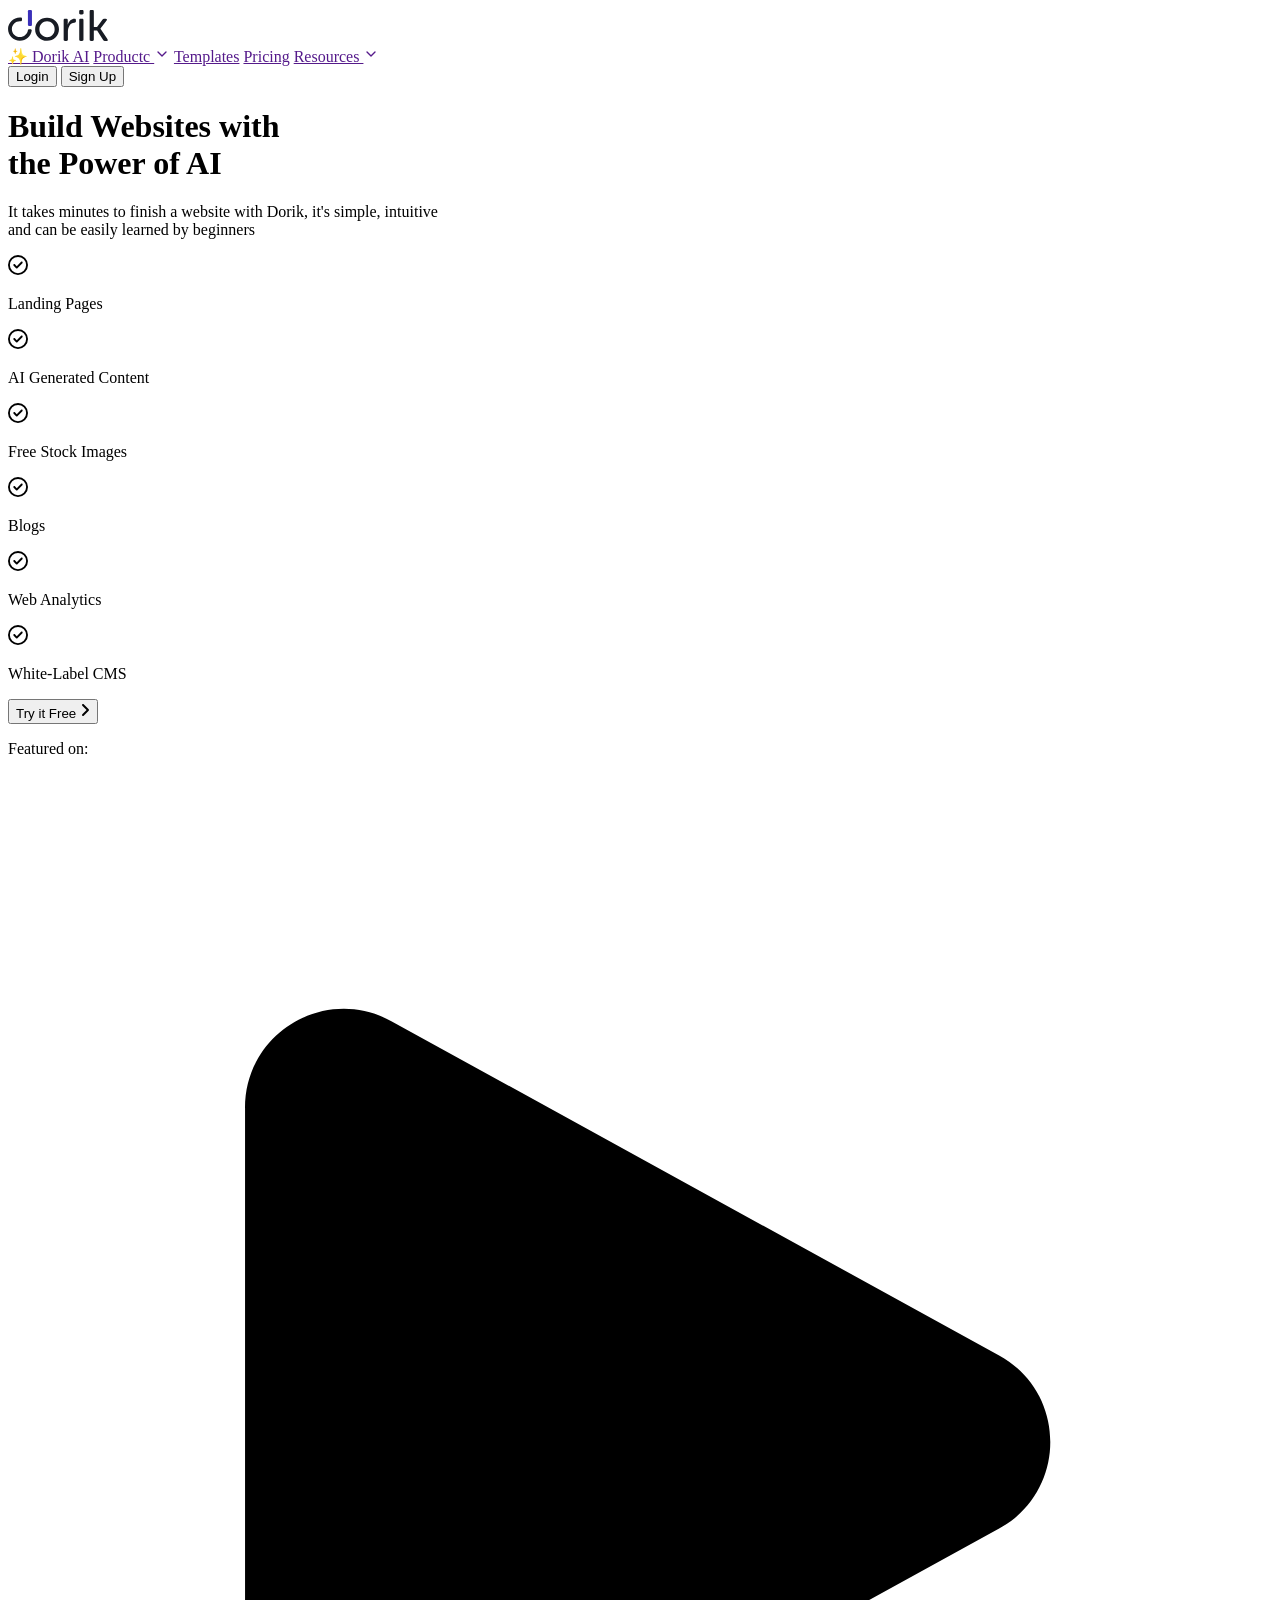
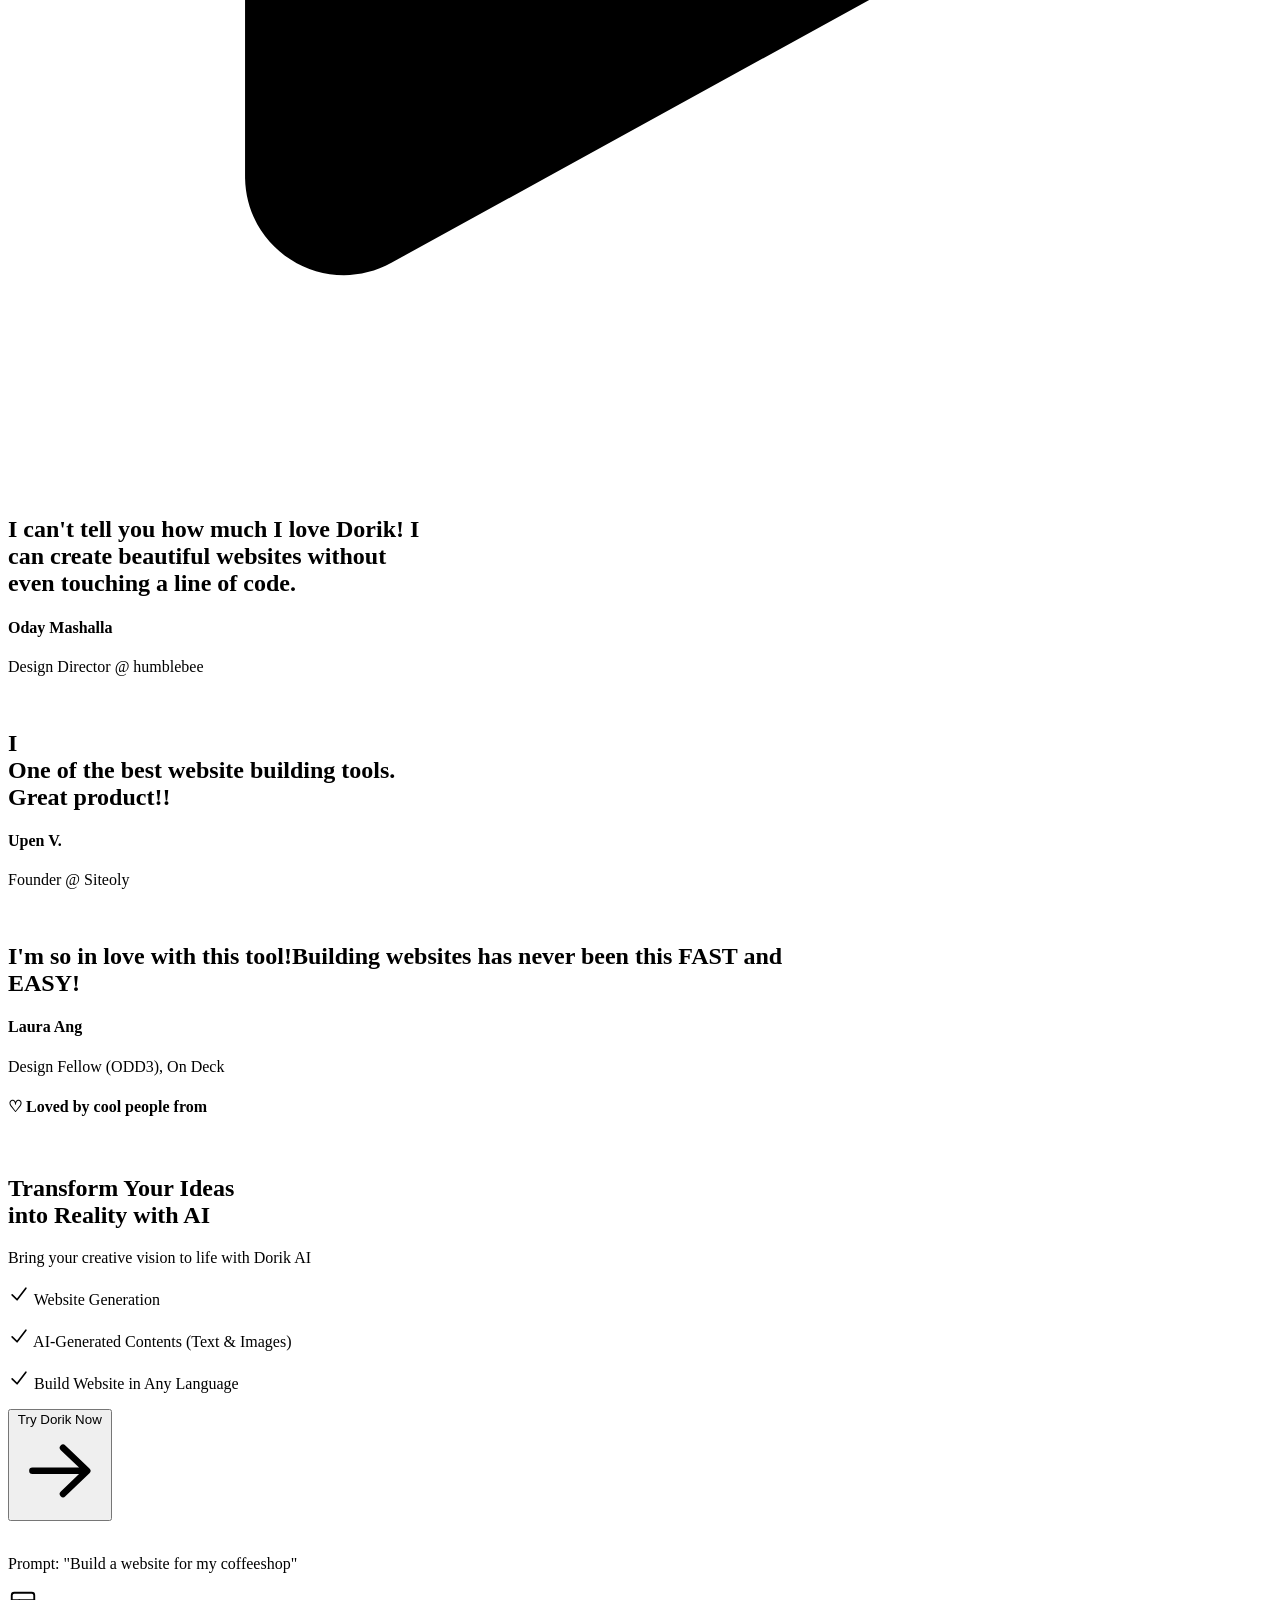
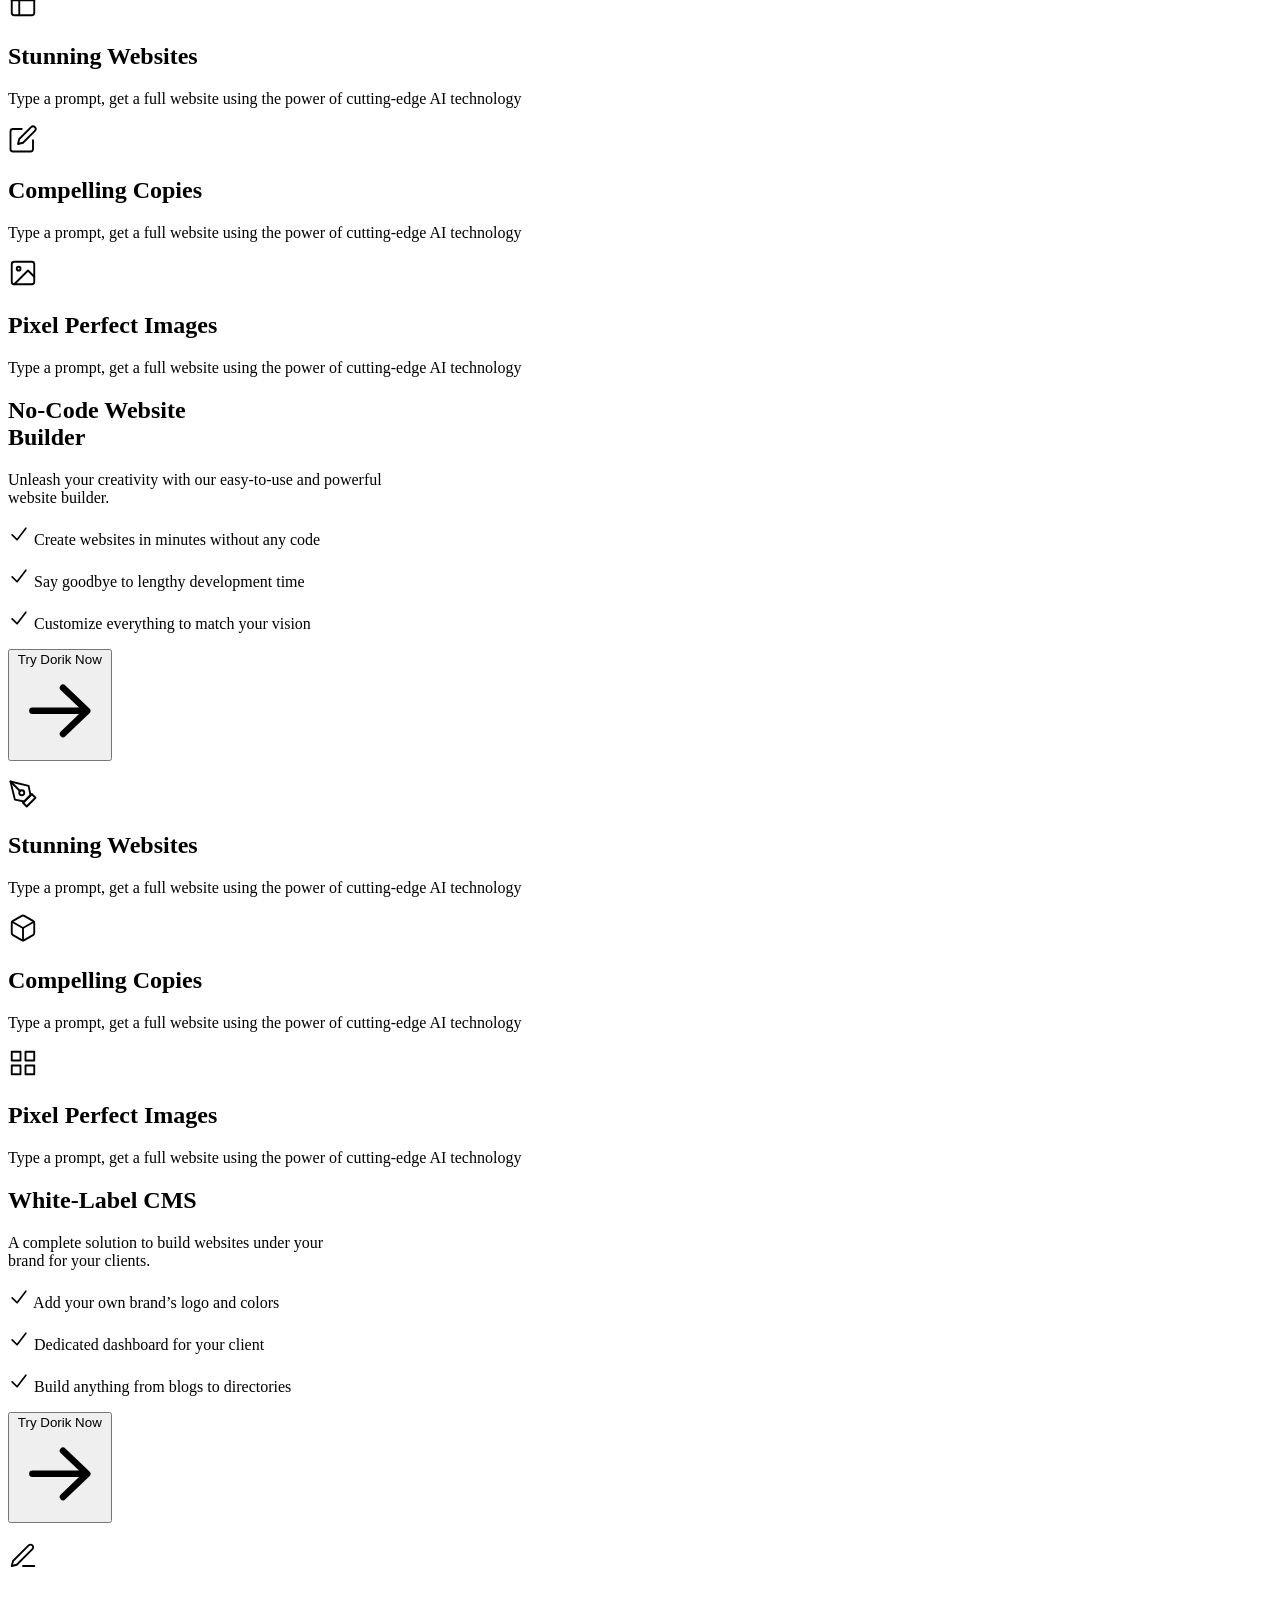
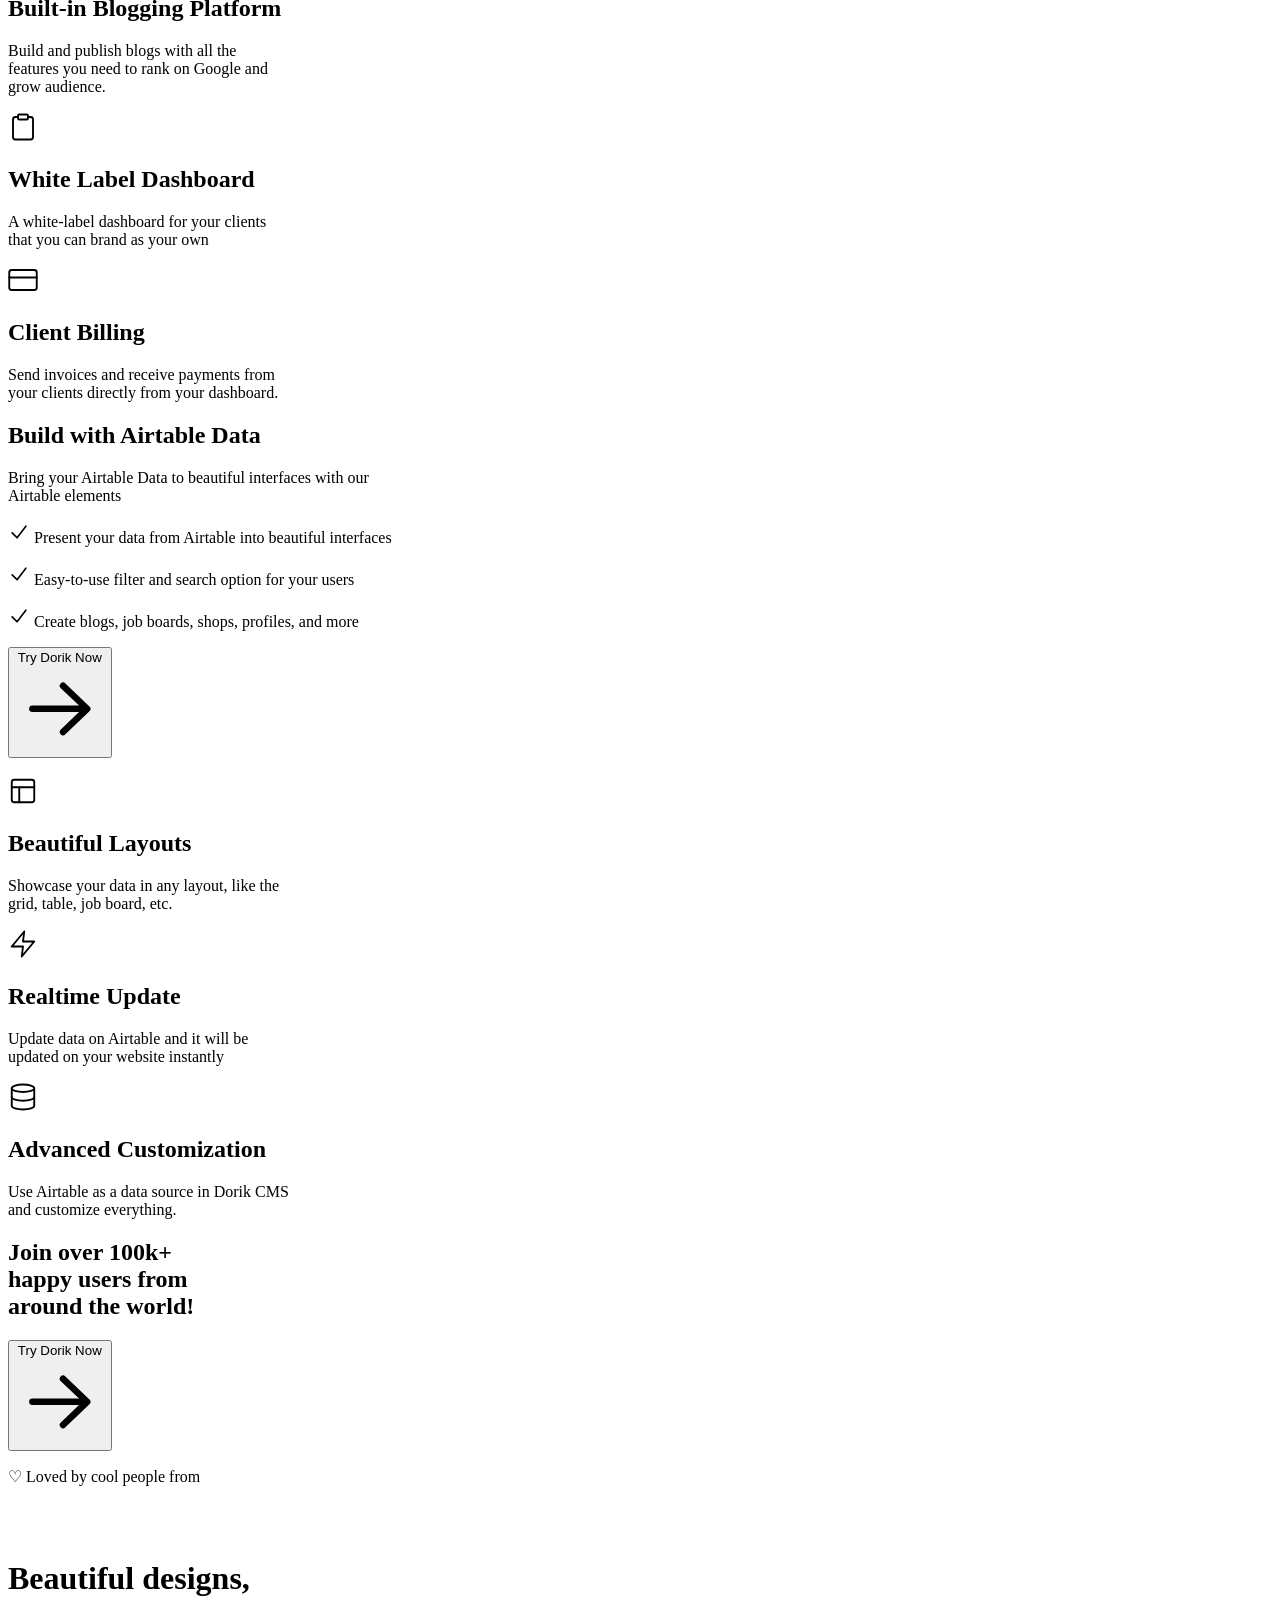
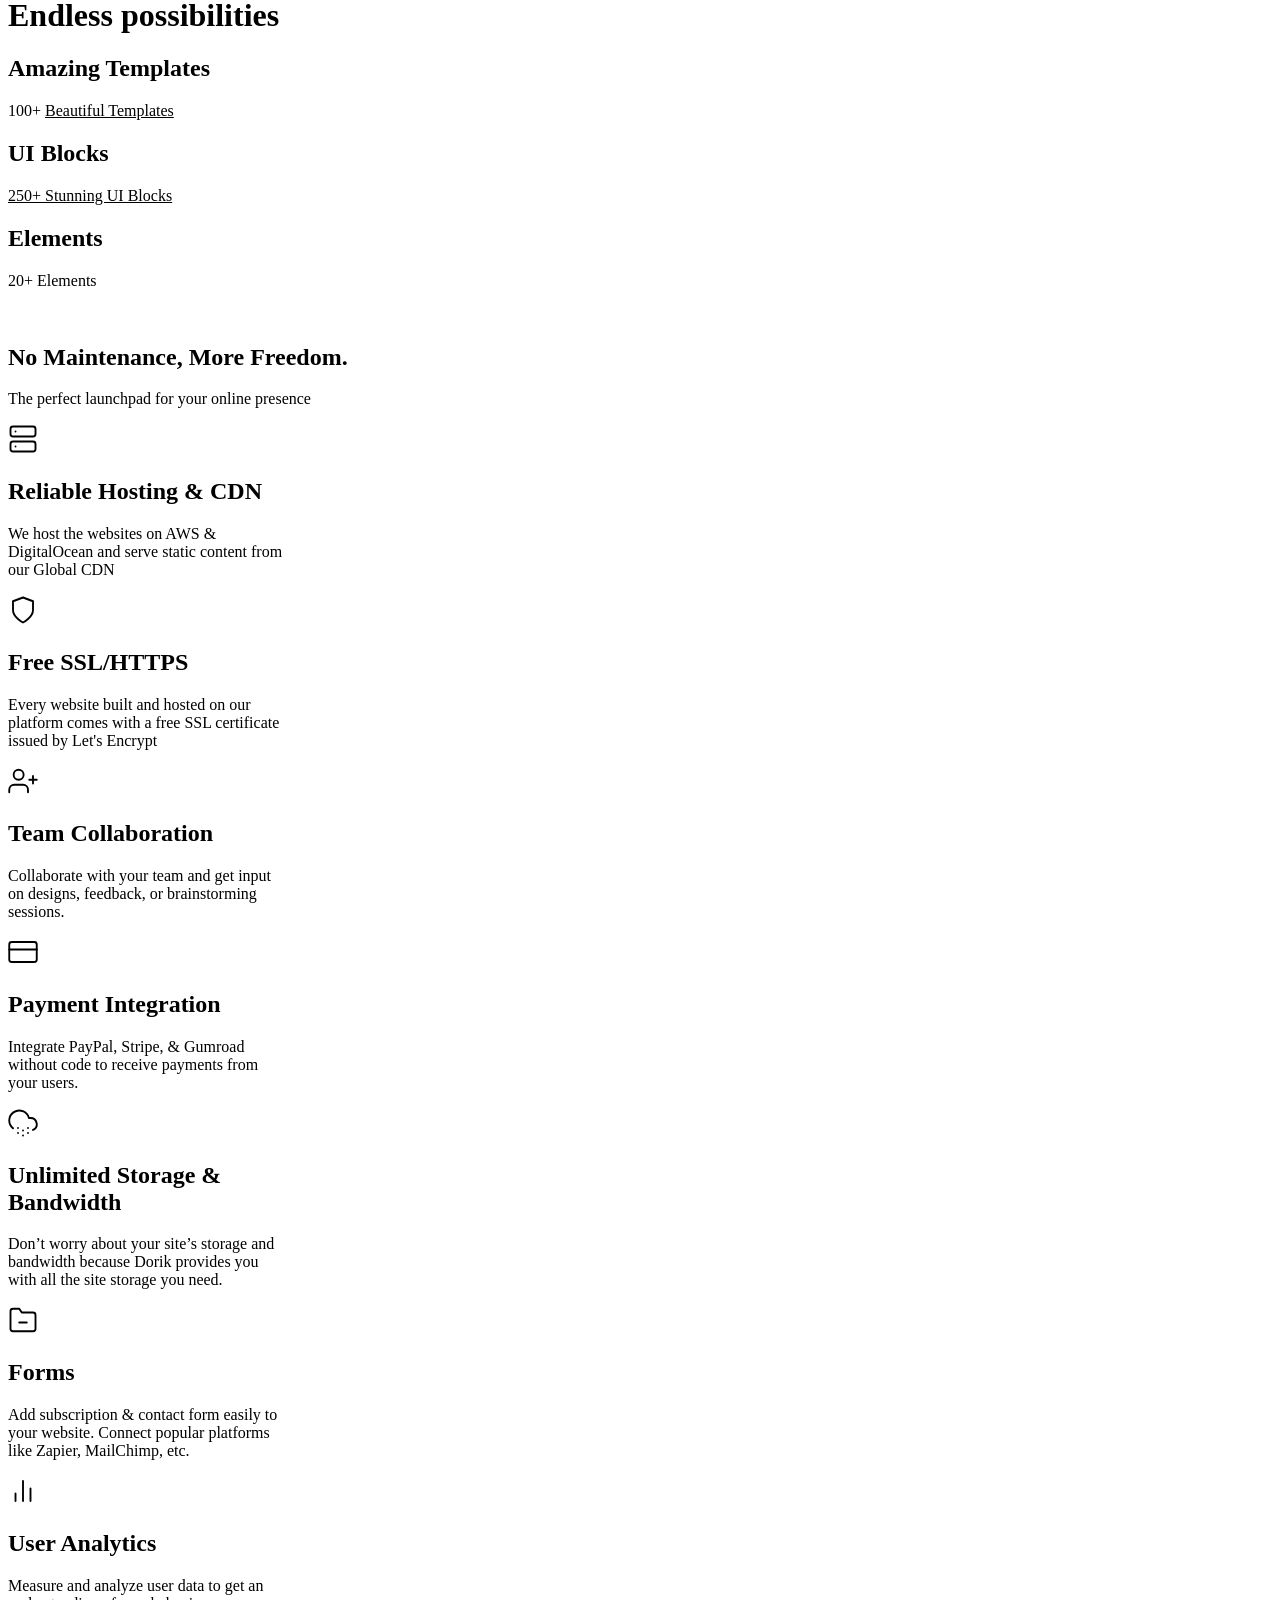
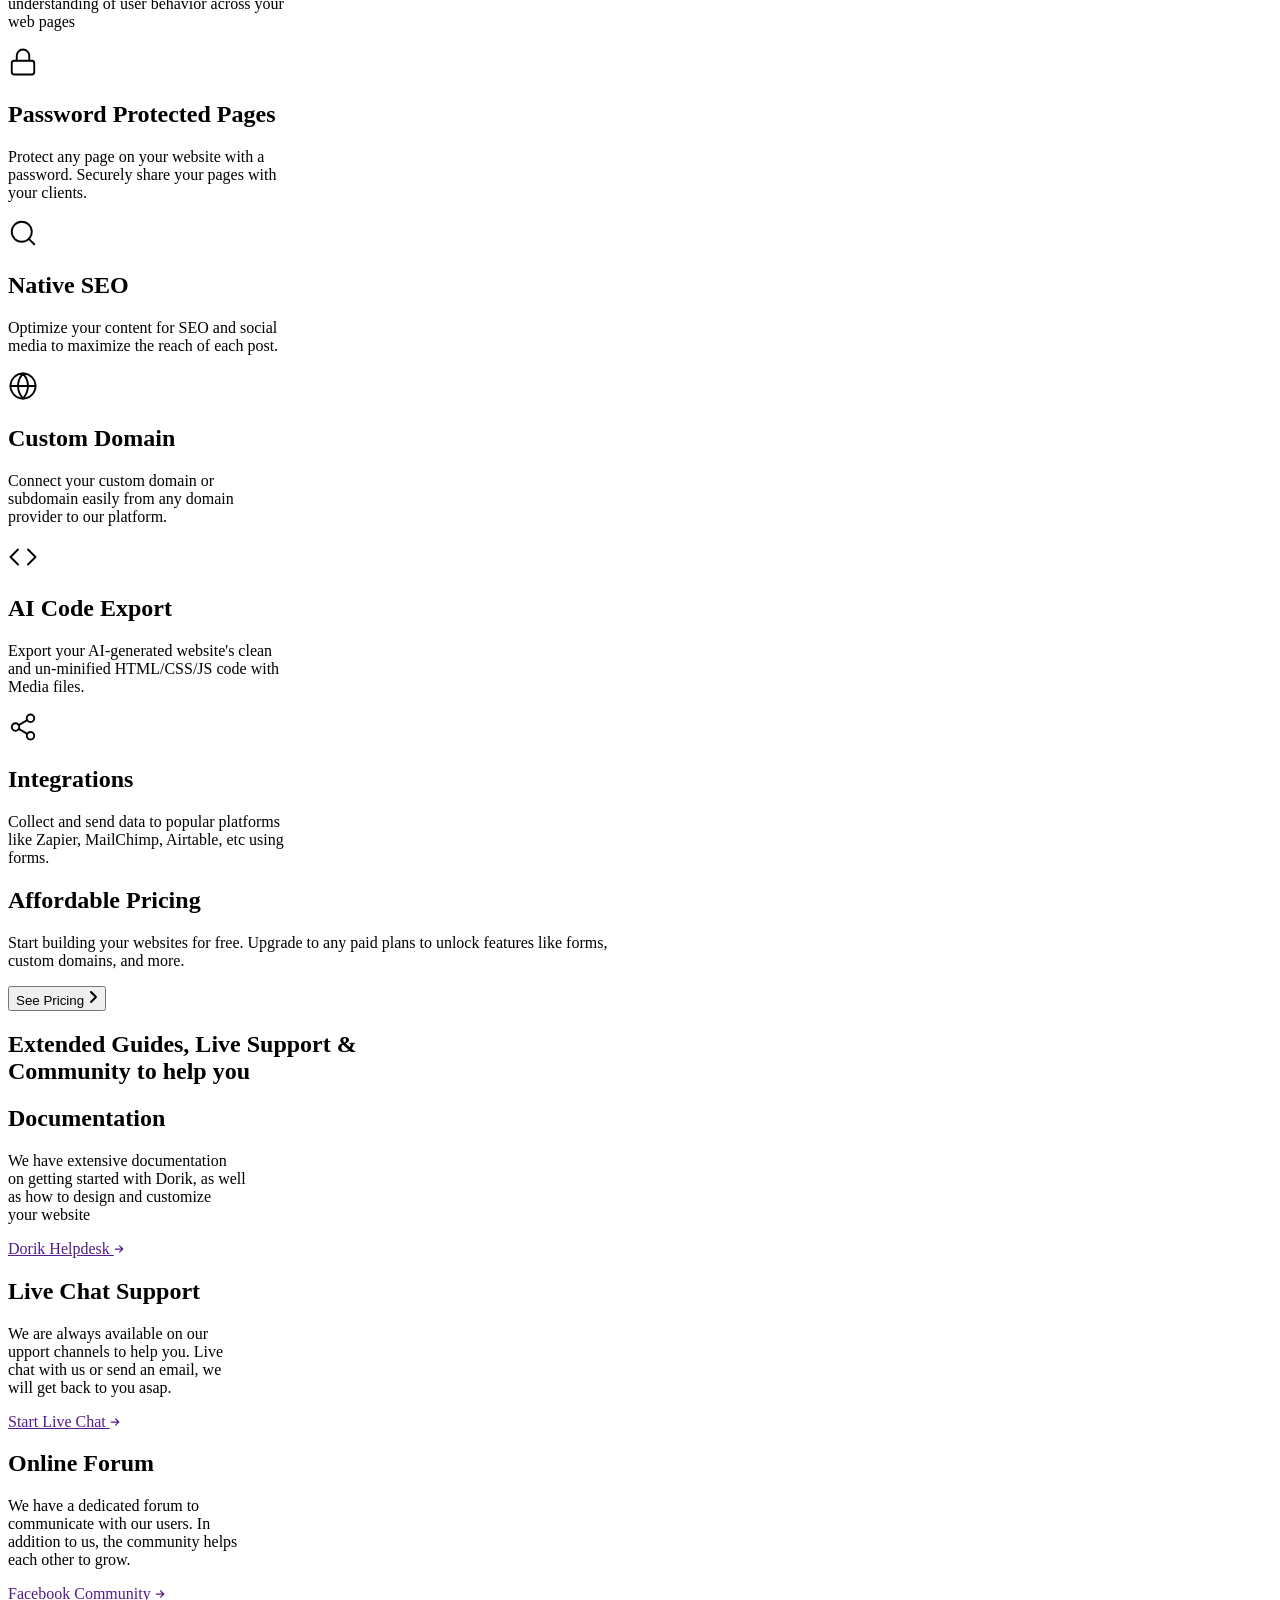
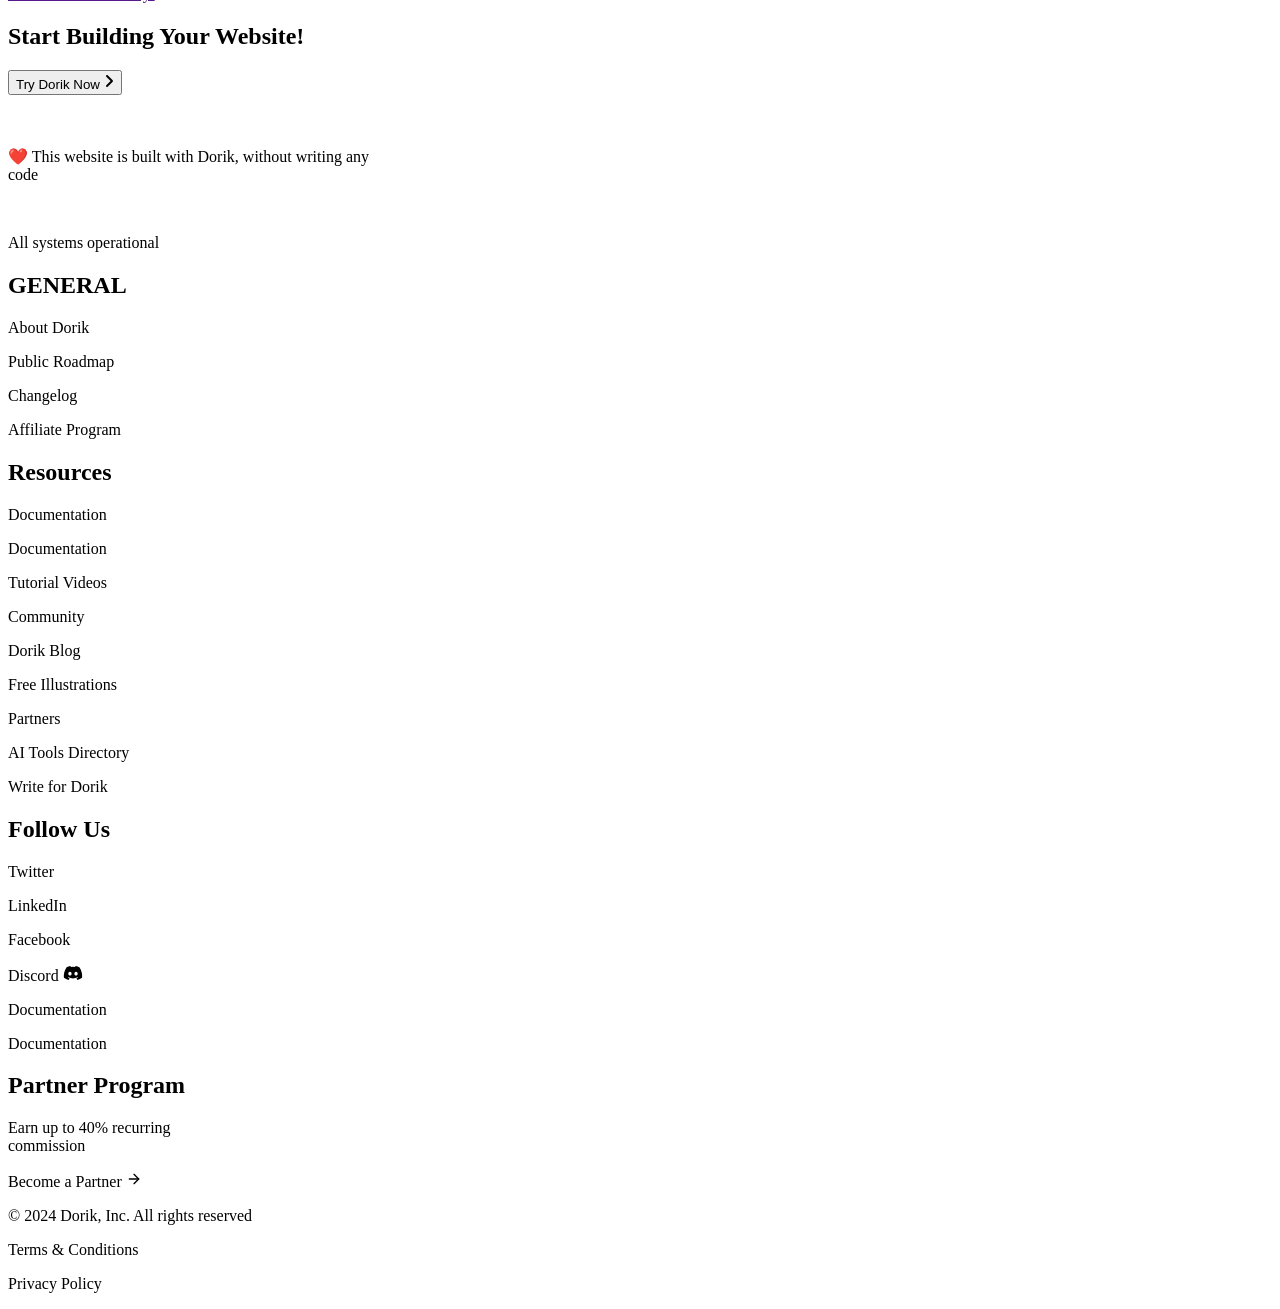
==== index.html @ e0a32113 "my web" ====
<!DOCTYPE html>
<html lang="en">
  <head>
    <meta charset="UTF-8" />
    <meta name="viewport" content="width=device-width, initial-scale=1.0" />
    <link href="./output.css" rel="stylesheet" />
    <title>Document</title>
  </head>
  <body>
    <div class="bg-[#fff9f3]">
      <div class="container w-[1100px] mx-auto">
        <div class="flex justify-between mx-auto items-center py-4">
          <div class=" ">
            <svg
              width="100"
              height=""
              viewBox="0 0 879 295"
              fill="none"
              xmlns="http://www.w3.org/2000/svg"
            >
              <g clip-path="url(#clip0_2_2)">
                <path
                  d="M343 84.7C372.5 84.7 397.4 94.3 417.7 113.6C438 132.8 448.1 157.1 448.1 186.3C448.1 215.3 437.8 239.7 417.3 259.4C397 278.9 372.3 288.7 343 288.7C313.8 288.7 289 279 268.7 259.4C248.4 239.9 238.3 215.5 238.3 186.3C238.3 157 248.4 132.8 268.7 113.6C289.2 94.3 314 84.7 343 84.7ZM343 256.3C361.7 256.3 377.5 249.8 390.3 236.7C403.4 223.4 409.9 206.6 409.9 186.3C409.9 166.3 403.4 149.7 390.3 136.7C377.5 123.5 361.7 117 343 117C324.5 117 308.7 123.5 295.7 136.6C282.7 149.7 276 166.3 276 186.3C276 206.3 282.5 223 295.6 236.3C308.8 249.6 324.5 256.3 343 256.3Z"
                  fill="#181C24"
                />
                <path
                  d="M489.2 277.3V108C489.2 99.5 493.4 95.3 501.9 95.3H512.7C521.2 95.3 525.4 99.5 525.4 108V130.3L524.2 144.9H525C529.9 130.3 537.7 118.1 548.5 108.3C559.3 98.6 571.3 93.7 584.7 93.7C592.9 93.7 597 97.9 597 106.4V117.2C597 125.7 592.4 129.9 583.1 129.9C565.1 129.9 551.2 138 541.2 154.1C531.4 170 526.6 188.5 526.6 209.5V277.2C526.6 285.7 522.4 289.9 513.9 289.9H502C493.5 290 489.2 285.8 489.2 277.3Z"
                  fill="#181C24"
                />
                <path
                  d="M651.6 56.4H638.5C630 56.4 625.8 52.2 625.8 43.7V31C625.8 22.5 630 18.3 638.5 18.3H651.6C660.1 18.3 664.3 22.5 664.3 31V43.7C664.3 52.2 660.1 56.4 651.6 56.4ZM626.2 277.3V108C626.2 99.5 630.4 95.3 638.9 95.3H650.8C659.3 95.3 663.5 99.5 663.5 108V277.3C663.5 285.8 659.3 290 650.8 290H638.9C630.5 290 626.2 285.8 626.2 277.3Z"
                  fill="#181C24"
                />
                <path
                  d="M717.8 277.3V31C717.8 22.5 722 18.3 730.5 18.3H742.4C750.6 18.3 754.7 22.5 754.7 31V166.5H782.8L830.1 103.4C833.4 98 838.4 95.3 845.1 95.3H859.3C864.4 95.3 867.8 96.8 869.3 99.9C870.8 103 870.1 106.6 867 110.7L813.1 181.1V181.9L875.4 274.6C878.2 279 878.8 282.6 877.1 285.6C875.4 288.6 872 290 866.9 290H851.5C845.1 290 840.1 287.1 836.5 281.1L783.4 198.7H754.5V277.2C754.5 285.7 750.4 289.9 742.2 289.9H730.3C722.1 290 717.8 285.8 717.8 277.3Z"
                  fill="#181C24"
                />
                <path
                  d="M199.6 158.5H185.8C179.8 158.5 175 153.6 175 147.7V28.8C175 22.8 179.9 18 185.8 18H199.6C205.6 18 210.4 22.9 210.4 28.8V147.6C210.4 153.6 205.6 158.5 199.6 158.5Z"
                  fill="#3A30BA"
                />
                <path
                  d="M104.6 288.6C46.9 288.6 0 242.4 0 185.7C0 128.9 46.9 82.7 104.6 82.7H112.3C118.3 82.7 123.2 87.6 123.2 93.6V105.7C123.2 111.7 118.3 116.6 112.3 116.6H104.6C65.6 116.6 33.8 147.6 33.8 185.8C33.8 224 65.6 255 104.6 255C140.4 255 170.1 228.9 174.8 195.2C175.5 189.9 180 185.9 185.4 185.9H197.8C204.3 185.9 209.4 191.6 208.6 198C202.5 248.9 158.2 288.6 104.6 288.6Z"
                  fill="#181C24"
                />
              </g>
              <defs>
                <clipPath id="clip0_2_2">
                  <rect width="878.3" height="294.6" fill="white" />
                </clipPath>
              </defs>
            </svg>
          </div>
          <div class="flex items-center justify-center gap-6">
            <div class="flex gap-4">
              <a
                href=""
                class="text-[16px] text-black font-semibold leading-[24px]"
                >✨ Dorik AI</a
              >
              <a
                href=""
                class="text-[16px] text-black font-semibold leading-[24px] flex items-center gap-1"
                >Productc
                <svg
                  xmlns="http://www.w3.org/2000/svg"
                  width="16"
                  height="16"
                  viewBox="0 0 24 24"
                  fill="none"
                  stroke="currentColor"
                  stroke-width="2"
                  stroke-linecap="round"
                  stroke-linejoin="round"
                  class="feather feather-chevron-down"
                  color="undefined"
                >
                  <polyline points="6 9 12 15 18 9"></polyline></svg
              ></a>
              <a
                href=""
                class="text-[16px] text-black font-semibold leading-[24px]"
                >Templates</a
              >
              <a
                href=""
                class="text-[16px] text-black font-semibold leading-[24px]"
                >Pricing</a
              >
              <a
                href=""
                class="text-[16px] text-black font-semibold leading-[24px] flex items-center gap-1"
                >Resources
                <svg
                  xmlns="http://www.w3.org/2000/svg"
                  width="16"
                  height="16"
                  viewBox="0 0 24 24"
                  fill="none"
                  stroke="currentColor"
                  stroke-width="2"
                  stroke-linecap="round"
                  stroke-linejoin="round"
                  class="feather feather-chevron-down"
                  color="undefined"
                >
                  <polyline points="6 9 12 15 18 9"></polyline></svg
              ></a>
            </div>
          </div>
          <div class="flex gap-8">
            <button class="text-[#3a30ba] text-[14px] font-medium">
              Login
            </button>
            <button
              class="text-[#3a30ba] text-[14px] font-medium border-[1px] border-[#3a30ba] px-4 py-2 rounded-[5px]"
            >
              Sign Up
            </button>
          </div>
        </div>
      </div>
    </div>
    <!-- hero section -->

    <div class="bg-[#fff9f3] pt-[50px] relative">
      <div class="container w-[1130px] mx-auto">
        <div class=" ">
          <h1
            class="text-[71px] text-[#17134a] font-bold text-center leading-18"
          >
            Build Websites with<br />
            the Power of AI
          </h1>
          <p
            class="text-[22px] text-[#17134a] font-normal text-center mt-[40px]"
          >
            It takes minutes to finish a website with Dorik, it's simple,
            intuitive<br />
            and can be easily learned by beginners
          </p>
          <div class="flex justify-center">
            <div class="flex items-center mx-auto mt-[26px] gap-8">
              <div class="flex items-center gap-2">
                <svg
                  width="20"
                  height=""
                  aria-hidden="true"
                  focusable="false"
                  data-prefix="far"
                  data-icon="circle-check"
                  class="svg-inline--fa text-[#3A30BA]  fa-circle-check fa-fw icon icon_3hb7j7ze"
                  role="img"
                  xmlns="http://www.w3.org/2000/svg"
                  viewBox="0 0 512 512"
                  data-testid="icon-test"
                >
                  <path
                    fill="currentColor"
                    d="M256 48a208 208 0 1 1 0 416 208 208 0 1 1 0-416zm0 464A256 256 0 1 0 256 0a256 256 0 1 0 0 512zM369 209c9.4-9.4 9.4-24.6 0-33.9s-24.6-9.4-33.9 0l-111 111-47-47c-9.4-9.4-24.6-9.4-33.9 0s-9.4 24.6 0 33.9l64 64c9.4 9.4 24.6 9.4 33.9 0L369 209z"
                  ></path>
                </svg>
                <p class="text-[18px] font-medium">Landing Pages</p>
              </div>
              <div class="flex items-center gap-2">
                <svg
                  width="20"
                  height=""
                  aria-hidden="true"
                  focusable="false"
                  data-prefix="far"
                  data-icon="circle-check"
                  class="svg-inline--fa text-[#3A30BA] fa-circle-check fa-fw icon icon_3hb7j7ze"
                  role="img"
                  xmlns="http://www.w3.org/2000/svg"
                  viewBox="0 0 512 512"
                  data-testid="icon-test"
                >
                  <path
                    fill="currentColor"
                    d="M256 48a208 208 0 1 1 0 416 208 208 0 1 1 0-416zm0 464A256 256 0 1 0 256 0a256 256 0 1 0 0 512zM369 209c9.4-9.4 9.4-24.6 0-33.9s-24.6-9.4-33.9 0l-111 111-47-47c-9.4-9.4-24.6-9.4-33.9 0s-9.4 24.6 0 33.9l64 64c9.4 9.4 24.6 9.4 33.9 0L369 209z"
                  ></path>
                </svg>
                <p class="text-[18px] font-medium">AI Generated Content</p>
              </div>
              <div class="flex items-center gap-2">
                <svg
                  width="20"
                  height=""
                  aria-hidden="true"
                  focusable="false"
                  data-prefix="far"
                  data-icon="circle-check"
                  class="svg-inline--fa text-[#3A30BA] fa-circle-check fa-fw icon icon_3hb7j7ze"
                  role="img"
                  xmlns="http://www.w3.org/2000/svg"
                  viewBox="0 0 512 512"
                  data-testid="icon-test"
                >
                  <path
                    fill="currentColor"
                    d="M256 48a208 208 0 1 1 0 416 208 208 0 1 1 0-416zm0 464A256 256 0 1 0 256 0a256 256 0 1 0 0 512zM369 209c9.4-9.4 9.4-24.6 0-33.9s-24.6-9.4-33.9 0l-111 111-47-47c-9.4-9.4-24.6-9.4-33.9 0s-9.4 24.6 0 33.9l64 64c9.4 9.4 24.6 9.4 33.9 0L369 209z"
                  ></path>
                </svg>
                <p class="text-[18px] font-medium">Free Stock Images</p>
              </div>
              <div class="flex items-center gap-2">
                <svg
                  width="20"
                  height=""
                  aria-hidden="true"
                  focusable="false"
                  data-prefix="far"
                  data-icon="circle-check"
                  class="svg-inline--fa text-[#3A30BA] fa-circle-check fa-fw icon icon_3hb7j7ze"
                  role="img"
                  xmlns="http://www.w3.org/2000/svg"
                  viewBox="0 0 512 512"
                  data-testid="icon-test"
                >
                  <path
                    fill="currentColor"
                    d="M256 48a208 208 0 1 1 0 416 208 208 0 1 1 0-416zm0 464A256 256 0 1 0 256 0a256 256 0 1 0 0 512zM369 209c9.4-9.4 9.4-24.6 0-33.9s-24.6-9.4-33.9 0l-111 111-47-47c-9.4-9.4-24.6-9.4-33.9 0s-9.4 24.6 0 33.9l64 64c9.4 9.4 24.6 9.4 33.9 0L369 209z"
                  ></path>
                </svg>
                <p class="text-[18px] font-medium">Blogs</p>
              </div>
              <div class="flex items-center gap-2">
                <svg
                  width="20"
                  height=""
                  aria-hidden="true"
                  focusable="false"
                  data-prefix="far"
                  data-icon="circle-check"
                  class="svg-inline--fa text-[#3A30BA] fa-circle-check fa-fw icon icon_3hb7j7ze"
                  role="img"
                  xmlns="http://www.w3.org/2000/svg"
                  viewBox="0 0 512 512"
                  data-testid="icon-test"
                >
                  <path
                    fill="currentColor"
                    d="M256 48a208 208 0 1 1 0 416 208 208 0 1 1 0-416zm0 464A256 256 0 1 0 256 0a256 256 0 1 0 0 512zM369 209c9.4-9.4 9.4-24.6 0-33.9s-24.6-9.4-33.9 0l-111 111-47-47c-9.4-9.4-24.6-9.4-33.9 0s-9.4 24.6 0 33.9l64 64c9.4 9.4 24.6 9.4 33.9 0L369 209z"
                  ></path>
                </svg>
                <p class="text-[18px] font-medium">Web Analytics</p>
              </div>
              <div class="flex items-center gap-2">
                <svg
                  width="20"
                  height=""
                  aria-hidden="true"
                  focusable="false"
                  data-prefix="far"
                  data-icon="circle-check"
                  class="svg-inline--fa text-[#3A30BA] fa-circle-check fa-fw icon icon_3hb7j7ze"
                  role="img"
                  xmlns="http://www.w3.org/2000/svg"
                  viewBox="0 0 512 512"
                  data-testid="icon-test"
                >
                  <path
                    fill="currentColor"
                    d="M256 48a208 208 0 1 1 0 416 208 208 0 1 1 0-416zm0 464A256 256 0 1 0 256 0a256 256 0 1 0 0 512zM369 209c9.4-9.4 9.4-24.6 0-33.9s-24.6-9.4-33.9 0l-111 111-47-47c-9.4-9.4-24.6-9.4-33.9 0s-9.4 24.6 0 33.9l64 64c9.4 9.4 24.6 9.4 33.9 0L369 209z"
                  ></path>
                </svg>
                <p class="text-[18px] font-medium">White-Label CMS</p>
              </div>
            </div>
          </div>
          <div class="mt-[40px]">
            <button
              class="text-white text-[20px] font-semibold relative bg-[#3A30BA] mx-auto hover:bg-[#12126E] px-[32px] py-[16px] flex items-center gap-2"
            >
              Try it Free
              <svg
                width="10"
                aria-hidden="true"
                focusable="false"
                data-prefix="fas"
                data-icon="angle-right"
                class="svg-inline--fa fa-angle-right fa-fw icon"
                role="img"
                xmlns="http://www.w3.org/2000/svg"
                viewBox="0 0 320 512"
                data-testid="icon-test"
              >
                <path
                  fill="currentColor"
                  d="M278.6 233.4c12.5 12.5 12.5 32.8 0 45.3l-160 160c-12.5 12.5-32.8 12.5-45.3 0s-12.5-32.8 0-45.3L210.7 256 73.4 118.6c-12.5-12.5-12.5-32.8 0-45.3s32.8-12.5 45.3 0l160 160z"
                ></path>
              </svg>
            </button>
            <img
              class="w-[380px] absolute ml-[374px] -mt-[70px]"
              src="./img/button-bg_wqfy1ggx.svg"
              alt=""
            />
          </div>
          <div
            class="flex justify-center mt-[80px] gap-[40px] w-[944px] mx-auto items-center"
          >
            <p class="">Featured on:</p>
            <img class="w-[100px]" src="./img/a.svg" alt="" />
            <img class="w-[70px]" src="./img/b.webp" alt="" />
            <img class="w-[40px]" src="./img/c.svg" alt="" />
            <img class="w-[100px]" src="./img/d.svg" alt="" />
            <img class="w-[100px]" src="./img/e.svg" alt="" />
          </div>
          <div class="flex justify-center mt-[30px]">
            <img class="w-[258px]" src="./img/f.webp" alt="" />
          </div>
        </div>
      </div>
    </div>

    <div class="bg-[#fff9f3] pt-[70px] pb-[280px] relative">
      <div class="container bg-bller w-[1130px] mx-auto  blur-background">
        <div class=" ">
          <div
            class="mx-auto w-[997px] h-[551px] bg-cover p-10 bg-no-repeat bg-[url('./img/bb.png')] flex items-center justify-center"
          >
            <svg
              xmlns="http://www.w3.org/2000/svg"
              viewBox="0 0 24 24"
              fill="currentColor"
              class="size-30 h-[70px] rounded-md text-white bg-[#8c3bfc] hover:bg-[#27a6fe] px-[40px]"
            >
              <path
                fill-rule="evenodd"
                d="M4.5 5.653c0-1.427 1.529-2.33 2.779-1.643l11.54 6.347c1.295.712 1.295 2.573 0 3.286L7.28 19.99c-1.25.687-2.779-.217-2.779-1.643V5.653Z"
                clip-rule="evenodd"
              />
            </svg>
          </div>
        </div>
      </div>
    </div>

    <div class="bg-[#f8fbfb]">
      <div class="container w-[1130px] mx-auto">
        <div class="-mt-[100px] absolute">
          <div
            class="flex w-[1140px] bg-white items-center mx-auto justify-center px-[15px] pt-[15px] pb-[30px] rounded-xl"
          >
            <div class="w-[379px]">
              <img
                class="rounded-full w-[60px] h-[60px] mx-auto"
                src="./img//man1.webp"
                alt=""
              />
              <h2 class="text-[18px] font-normal text-center mt-5">
                I can't tell you how much I love Dorik!
                <b class="bg-[#fcf2de]"
                  >I<br />
                  can create beautiful websites without<br />
                  even touching a line of code.</b
                >
              </h2>
              <h4
                class="text-[20px] leading-[1.5px] font-semibold text-center mt-[30px]"
              >
                Oday Mashalla
              </h4>
              <p class="text-[14px] text-center text-[#45426e] mt-4">
                Design Director @ humblebee
              </p>
            </div>
            <div class="w-[379px]">
              <img
                class="rounded-full w-[60px] h-[60px] mx-auto"
                src="./img//man2.webp"
                alt=""
              />
              <h2 class="text-[18px] font-normal text-center mt-5">
                <b class="bg-[#fcf2de]"
                  >I<br />
                  One of the best website building tools.<br /> </b
                >Great product!!
              </h2>
              <h4
                class="text-[20px] leading-[1.5px] font-semibold text-center mt-[30px]"
              >
                Upen V.
              </h4>
              <p class="text-[14px] text-center text-[#45426e] mt-4">
                Founder @ Siteoly
              </p>
            </div>
            <div class="w-[379px]">
              <img
                class="rounded-full w-[60px] h-[60px] mx-auto"
                src="./img//man3.webp"
                alt=""
              />
              <h2 class="text-[18px] font-normal text-center mt-5">
                I'm so in love with this tool!<b class="bg-[#fcf2de]"
                  >Building websites has never been this FAST and<br />
                  EASY!</b
                >
              </h2>
              <h4
                class="text-[20px] leading-[1.5px] font-semibold text-center mt-[30px]"
              >
                Laura Ang
              </h4>
              <p class="text-[14px] text-center text-[#45426e] mt-4">
                Design Fellow (ODD3), On Deck
              </p>
            </div>
          </div>
        </div>
      </div>
    </div>

    <div class="mt-[227px]">
      <div class="container w-[1130px] mx-auto">
        <h4
          class="text-[20px] text-center font-semibold leading-[28px] text-[#17134A]"
        >
          <span class="text-[#DE238E]">♡</span> Loved by cool people from
        </h4>
        <div
          class="flex w-[1140px] gap-[50px] mx-auto mt-[30px] justify-center"
        >
          <img
            class="w-[95.23px] text-[#393939]"
            src="./img/brand1.webp"
            alt=""
          />
          <img class="w-[40px]" src="./img/brand2.webp" alt="" />
          <img class="w-[89.23px]" src="./img/brand3.webp" alt="" />
          <img class="w-[40px]" src="./img/brand4.webp" alt="" />
          <img class="w-[83px]" src="./img/brand5.webp" alt="" />
          <img class="w-[160px]" src="./img/brand6.svg" alt="" />
          <img class="w-[40px]" src="./img/brand7.webp" alt="" />
          <img class="w-[160px]" src="./img/brand8.svg" alt="" />
        </div>
      </div>
    </div>

    <div class="mt-[100px]">
      <div class="container w-[1130px] flex items-center  justify-center mx-auto">
        <div class="w-[1180px]  bg-[#fff9f3]">
        <div
          class="flex justify-between border-b-[1px] border-[#e4d8e5] px-[30px] pt-[30px] pb-[50px] "
        >
          <div class="w-[570px]">
            <h2 class="text-[50px] font-bold leading-[60px] text-[#17134A]">
              Transform Your Ideas<br />
              into Reality with AI
            </h2>
            <p
              class="text-[20px] text-[#17134A] font-normal leading-[30px] my-[20px]"
            >
              Bring your creative vision to life with Dorik AI
            </p>
            <p
              class="text-[#45426E] text-[18px] font-semibold flex gap-[4px] items-center"
            >
              <svg
                class="text-[#17134A]"
                width="22"
                xmlns="http://www.w3.org/2000/svg"
                viewBox="0 0 20 20"
                fill="currentColor"
                class="size-5"
              >
                <path
                  fill-rule="evenodd"
                  d="M16.704 4.153a.75.75 0 0 1 .143 1.052l-8 10.5a.75.75 0 0 1-1.127.075l-4.5-4.5a.75.75 0 0 1 1.06-1.06l3.894 3.893 7.48-9.817a.75.75 0 0 1 1.05-.143Z"
                  clip-rule="evenodd"
                />
              </svg>
              Website Generation
            </p>
            <p
              class="text-[#45426E] text-[18px] font-semibold mt-[10px] flex gap-[4px] items-center"
            >
              <svg
                class="text-[#17134A]"
                width="22"
                xmlns="http://www.w3.org/2000/svg"
                viewBox="0 0 20 20"
                fill="currentColor"
                class="size-5"
              >
                <path
                  fill-rule="evenodd"
                  d="M16.704 4.153a.75.75 0 0 1 .143 1.052l-8 10.5a.75.75 0 0 1-1.127.075l-4.5-4.5a.75.75 0 0 1 1.06-1.06l3.894 3.893 7.48-9.817a.75.75 0 0 1 1.05-.143Z"
                  clip-rule="evenodd"
                />
              </svg>
              AI-Generated Contents (Text & Images)
            </p>
            <p
              class="text-[#45426E] text-[18px] font-semibold mt-[10px] flex gap-[4px] items-center"
            >
              <svg
                class="text-[#17134A]"
                width="22"
                xmlns="http://www.w3.org/2000/svg"
                viewBox="0 0 20 20"
                fill="currentColor"
                class="size-5"
              >
                <path
                  fill-rule="evenodd"
                  d="M16.704 4.153a.75.75 0 0 1 .143 1.052l-8 10.5a.75.75 0 0 1-1.127.075l-4.5-4.5a.75.75 0 0 1 1.06-1.06l3.894 3.893 7.48-9.817a.75.75 0 0 1 1.05-.143Z"
                  clip-rule="evenodd"
                />
              </svg>
              Build Website in Any Language
            </p>
            <button
              class="text-white text-[16px] bg-[#3a30ba] hover:bg-[#1A187D] rounded-sm mt-[40px] font-semibold flex items-center gap-[10px] px-[24px] py-[12px]"
            >
              Try Dorik Now
              <svg
                xmlns="http://www.w3.org/2000/svg"
                viewBox="0 0 20 20"
                fill="currentColor"
                class="size-5"
              >
                <path
                  fill-rule="evenodd"
                  d="M3 10a.75.75 0 0 1 .75-.75h10.638L10.23 5.29a.75.75 0 1 1 1.04-1.08l5.5 5.25a.75.75 0 0 1 0 1.08l-5.5 5.25a.75.75 0 1 1-1.04-1.08l4.158-3.96H3.75A.75.75 0 0 1 3 10Z"
                  clip-rule="evenodd"
                />
              </svg>
            </button>
          </div>
          <div class="w-[570px]">
            <img src="./img/website-generation-1-GWTEAs.webp" alt="" />
            <p class="mt-[15px] text-center text-[18px] font-normal">
              Prompt: "Build a website for my coffeeshop"
            </p>
          </div>
        </div>
        <div class=" px-[30px] pb-[40px] mt-[40px] flex items-center justify-between">
            <div class="w-[379.99px]">
                <svg xmlns="http://www.w3.org/2000/svg" width="30px" height="30px" viewBox="0 0 24 24" fill="none" stroke="currentColor" stroke-width="1.5" stroke-linecap="round" stroke-linejoin="round" class="feather text-[#3A30BA] feather-layout" color="[object Object]"><rect x="3" y="3" width="18" height="18" rx="2" ry="2"></rect><line x1="3" y1="9" x2="21" y2="9"></line><line x1="9" y1="21" x2="9" y2="9"></line></svg>
                <h2 class="text-[20px] text-[#17134A] font-semibold  mt-5">Stunning Websites</h2>
                <p class="text-[18px] mt-[20px] text-[#45426E] font-normal leading-[27px] ">Type a prompt, get a full website using the power of cutting-edge AI technology</p>
            </div>
            <div class="w-[379.99px]">
                <svg xmlns="http://www.w3.org/2000/svg" width="30px" height="30px" viewBox="0 0 24 24" fill="none" stroke="currentColor" stroke-width="1.5" stroke-linecap="round" stroke-linejoin="round" class="feather text-[#3A30BA] feather-edit" color="[object Object]"><path d="M11 4H4a2 2 0 0 0-2 2v14a2 2 0 0 0 2 2h14a2 2 0 0 0 2-2v-7"></path><path d="M18.5 2.5a2.121 2.121 0 0 1 3 3L12 15l-4 1 1-4 9.5-9.5z"></path></svg>
                <h2 class="text-[20px] text-[#17134A] font-semibold  mt-5">Compelling Copies</h2>
                <p class="text-[18px] mt-[20px] text-[#45426E] font-normal leading-[27px] ">Type a prompt, get a full website using the power of cutting-edge AI technology</p>
            </div>
            <div class="w-[379.99px]">
                <svg xmlns="http://www.w3.org/2000/svg" width="30px" height="30px" viewBox="0 0 24 24" fill="none" stroke="currentColor" stroke-width="1.5" stroke-linecap="round" stroke-linejoin="round" class="feather text-[#3A30BA] feather-image" color="[object Object]"><rect x="3" y="3" width="18" height="18" rx="2" ry="2"></rect><circle cx="8.5" cy="8.5" r="1.5"></circle><polyline points="21 15 16 10 5 21"></polyline></svg>
                <h2 class="text-[20px] text-[#17134A] font-semibold  mt-5">Pixel Perfect Images</h2>
                <p class="text-[18px] mt-[20px] text-[#45426E] font-normal leading-[27px] ">Type a prompt, get a full website using the power of cutting-edge AI technology</p>
            </div>
            
        </div>
        </div>
        
      </div>
    </div>

    <div class="mt-[100px]">
        <div class="container w-[1130px] flex items-center  justify-center  mx-auto">
          <div class="w-[1180px] bg-[#FDEFF7]">
          <div
            class="flex justify-between border-b-[1px] border-[#e4d8e5] px-[30px] pt-[30px] pb-[30px] "
          >
            <div class="w-[570px]">
              <h2 class="text-[50px] font-bold leading-[60px] text-[#17134A]">
                No-Code Website <br>Builder
              </h2>
              <p
                class="text-[20px] text-[#17134A] font-normal leading-[30px] my-[20px]"
              >
              Unleash your creativity with our easy-to-use and powerful<br> website builder.
              </p>
              <p
                class="text-[#45426E] text-[18px] font-semibold flex gap-[4px] items-center"
              >
                <svg
                  class="text-[#17134A]"
                  width="22"
                  xmlns="http://www.w3.org/2000/svg"
                  viewBox="0 0 20 20"
                  fill="currentColor"
                  class="size-5"
                >
                  <path
                    fill-rule="evenodd"
                    d="M16.704 4.153a.75.75 0 0 1 .143 1.052l-8 10.5a.75.75 0 0 1-1.127.075l-4.5-4.5a.75.75 0 0 1 1.06-1.06l3.894 3.893 7.48-9.817a.75.75 0 0 1 1.05-.143Z"
                    clip-rule="evenodd"
                  />
                </svg>
                Create websites in minutes without any code
              </p>
              <p
                class="text-[#45426E] text-[18px] font-semibold mt-[10px] flex gap-[4px] items-center"
              >
                <svg
                  class="text-[#17134A]"
                  width="22"
                  xmlns="http://www.w3.org/2000/svg"
                  viewBox="0 0 20 20"
                  fill="currentColor"
                  class="size-5"
                >
                  <path
                    fill-rule="evenodd"
                    d="M16.704 4.153a.75.75 0 0 1 .143 1.052l-8 10.5a.75.75 0 0 1-1.127.075l-4.5-4.5a.75.75 0 0 1 1.06-1.06l3.894 3.893 7.48-9.817a.75.75 0 0 1 1.05-.143Z"
                    clip-rule="evenodd"
                  />
                </svg>
                Say goodbye to lengthy development time
              </p>
              <p
                class="text-[#45426E] text-[18px] font-semibold mt-[10px] flex gap-[4px] items-center"
              >
                <svg
                  class="text-[#17134A]"
                  width="22"
                  xmlns="http://www.w3.org/2000/svg"
                  viewBox="0 0 20 20"
                  fill="currentColor"
                  class="size-5"
                >
                  <path
                    fill-rule="evenodd"
                    d="M16.704 4.153a.75.75 0 0 1 .143 1.052l-8 10.5a.75.75 0 0 1-1.127.075l-4.5-4.5a.75.75 0 0 1 1.06-1.06l3.894 3.893 7.48-9.817a.75.75 0 0 1 1.05-.143Z"
                    clip-rule="evenodd"
                  />
                </svg>
                Customize everything to match your vision
              </p>
              <button
                class="text-white text-[16px] bg-[#3a30ba] hover:bg-[#1A187D] rounded-sm mt-[40px] font-semibold flex items-center gap-[10px] px-[24px] py-[12px]"
              >
                Try Dorik Now
                <svg
                  xmlns="http://www.w3.org/2000/svg"
                  viewBox="0 0 20 20"
                  fill="currentColor"
                  class="size-5"
                >
                  <path
                    fill-rule="evenodd"
                    d="M3 10a.75.75 0 0 1 .75-.75h10.638L10.23 5.29a.75.75 0 1 1 1.04-1.08l5.5 5.25a.75.75 0 0 1 0 1.08l-5.5 5.25a.75.75 0 1 1-1.04-1.08l4.158-3.96H3.75A.75.75 0 0 1 3 10Z"
                    clip-rule="evenodd"
                  />
                </svg>
              </button>
            </div>
            <div class="w-[570px]">
              <img src="./img/website-builder-wVoV4o.webp" alt="" />
              
            </div>
          </div>
          <div class="mt-[20px] px-[30px] pb-[40px] mt-[40px] flex items-center justify-between">
              <div class="w-[379.99px]">
                <svg xmlns="http://www.w3.org/2000/svg" width="30px" height="30px" viewBox="0 0 24 24" fill="none" stroke="currentColor" stroke-width="1.5" stroke-linecap="round" stroke-linejoin="round" class="feather text-[#3A30BA] feather-pen-tool" color="[object Object]"><path d="M12 19l7-7 3 3-7 7-3-3z"></path><path d="M18 13l-1.5-7.5L2 2l3.5 14.5L13 18l5-5z"></path><path d="M2 2l7.586 7.586"></path><circle cx="11" cy="11" r="2"></circle></svg>
                  <h2 class="text-[20px] text-[#17134A] font-semibold  mt-5">Stunning Websites</h2>
                  <p class="text-[18px] mt-[20px] text-[#45426E] font-normal leading-[27px] ">Type a prompt, get a full website using the power of cutting-edge AI technology</p>
              </div>
              <div class="w-[379.99px]">
                <svg xmlns="http://www.w3.org/2000/svg" width="30px" height="30px" viewBox="0 0 24 24" fill="none" stroke="currentColor" stroke-width="1.5" stroke-linecap="round" stroke-linejoin="round" class="feather text-[#3A30BA] feather-box" color="[object Object]"><path d="M21 16V8a2 2 0 0 0-1-1.73l-7-4a2 2 0 0 0-2 0l-7 4A2 2 0 0 0 3 8v8a2 2 0 0 0 1 1.73l7 4a2 2 0 0 0 2 0l7-4A2 2 0 0 0 21 16z"></path><polyline points="3.27 6.96 12 12.01 20.73 6.96"></polyline><line x1="12" y1="22.08" x2="12" y2="12"></line></svg>
                  <h2 class="text-[20px] text-[#17134A] font-semibold  mt-5">Compelling Copies</h2>
                  <p class="text-[18px] mt-[20px] text-[#45426E] font-normal leading-[27px] ">Type a prompt, get a full website using the power of cutting-edge AI technology</p>
              </div>
              <div class="w-[379.99px]">
                <svg xmlns="http://www.w3.org/2000/svg" width="30px" height="30px" viewBox="0 0 24 24" fill="none" stroke="currentColor" stroke-width="1.5" stroke-linecap="round" stroke-linejoin="round" class="feather text-[#3A30BA] feather-grid" color="[object Object]"><rect x="3" y="3" width="7" height="7"></rect><rect x="14" y="3" width="7" height="7"></rect><rect x="14" y="14" width="7" height="7"></rect><rect x="3" y="14" width="7" height="7"></rect></svg>
                  <h2 class="text-[20px] text-[#17134A] font-semibold  mt-5">Pixel Perfect Images</h2>
                  <p class="text-[18px] mt-[20px] text-[#45426E] font-normal leading-[27px] ">Type a prompt, get a full website using the power of cutting-edge AI technology</p>
              </div>
              
          </div>
          </div>
          
        </div>
      </div>

      <div class="mt-[100px]">
        <div class="container w-[1200px] flex items-center  justify-center  mx-auto">
          <div class="w-[1180px] bg-[#F1FAF7]">
          <div
            class="flex justify-between border-b-[1px] border-[#e4d8e5] px-[30px] pt-[30px] pb-[30px] "
          >
            <div class="w-[570px]">
              <h2 class="text-[50px] font-bold leading-[60px] text-[#17134A]">
                White-Label CMS
              </h2>
              <p
                class="text-[20px] text-[#17134A] font-normal leading-[30px] my-[20px]"
              >
              A complete solution to build websites under your<br> brand for your clients.
              </p>
              <p
                class="text-[#45426E] text-[18px] font-semibold flex gap-[4px] items-center"
              >
                <svg
                  class="text-[#17134A]"
                  width="22"
                  xmlns="http://www.w3.org/2000/svg"
                  viewBox="0 0 20 20"
                  fill="currentColor"
                  class="size-5"
                >
                  <path
                    fill-rule="evenodd"
                    d="M16.704 4.153a.75.75 0 0 1 .143 1.052l-8 10.5a.75.75 0 0 1-1.127.075l-4.5-4.5a.75.75 0 0 1 1.06-1.06l3.894 3.893 7.48-9.817a.75.75 0 0 1 1.05-.143Z"
                    clip-rule="evenodd"
                  />
                </svg>
                Add your own brand’s logo and colors
              </p>
              <p
                class="text-[#45426E] text-[18px] font-semibold mt-[10px] flex gap-[4px] items-center"
              >
                <svg
                  class="text-[#17134A]"
                  width="22"
                  xmlns="http://www.w3.org/2000/svg"
                  viewBox="0 0 20 20"
                  fill="currentColor"
                  class="size-5"
                >
                  <path
                    fill-rule="evenodd"
                    d="M16.704 4.153a.75.75 0 0 1 .143 1.052l-8 10.5a.75.75 0 0 1-1.127.075l-4.5-4.5a.75.75 0 0 1 1.06-1.06l3.894 3.893 7.48-9.817a.75.75 0 0 1 1.05-.143Z"
                    clip-rule="evenodd"
                  />
                </svg>
                Dedicated dashboard for your client
              </p>
              <p
                class="text-[#45426E] text-[18px] font-semibold mt-[10px] flex gap-[4px] items-center"
              >
                <svg
                  class="text-[#17134A]"
                  width="22"
                  xmlns="http://www.w3.org/2000/svg"
                  viewBox="0 0 20 20"
                  fill="currentColor"
                  class="size-5"
                >
                  <path
                    fill-rule="evenodd"
                    d="M16.704 4.153a.75.75 0 0 1 .143 1.052l-8 10.5a.75.75 0 0 1-1.127.075l-4.5-4.5a.75.75 0 0 1 1.06-1.06l3.894 3.893 7.48-9.817a.75.75 0 0 1 1.05-.143Z"
                    clip-rule="evenodd"
                  />
                </svg>
                Build anything from blogs to directories
              </p>
              <button
                class="text-white text-[16px] bg-[#3a30ba] hover:bg-[#1A187D] rounded-sm mt-[40px] font-semibold flex items-center gap-[10px] px-[24px] py-[12px]"
              >
                Try Dorik Now
                <svg
                  xmlns="http://www.w3.org/2000/svg"
                  viewBox="0 0 20 20"
                  fill="currentColor"
                  class="size-5"
                >
                  <path
                    fill-rule="evenodd"
                    d="M3 10a.75.75 0 0 1 .75-.75h10.638L10.23 5.29a.75.75 0 1 1 1.04-1.08l5.5 5.25a.75.75 0 0 1 0 1.08l-5.5 5.25a.75.75 0 1 1-1.04-1.08l4.158-3.96H3.75A.75.75 0 0 1 3 10Z"
                    clip-rule="evenodd"
                  />
                </svg>
              </button>
            </div>
            <div class="w-[570px]">
              <img src="./img/cms-QPFn1k.webp" alt="" />
              
            </div>
          </div>
          <div class="mt-[20px] px-[30px] pb-[40px] mt-[40px] flex items-center justify-between">
              <div class="w-[379.99px]">
                <svg xmlns="http://www.w3.org/2000/svg" width="30px" height="30px" viewBox="0 0 24 24" fill="none" stroke="currentColor" stroke-width="1.5" stroke-linecap="round" stroke-linejoin="round" class="feather text-[#3A30BA] feather-edit-3" color="[object Object]"><path d="M12 20h9"></path><path d="M16.5 3.5a2.121 2.121 0 0 1 3 3L7 19l-4 1 1-4L16.5 3.5z"></path></svg>
                  <h2 class="text-[20px] text-[#17134A] font-semibold  mt-5">Built-in Blogging Platform</h2>
                  <p class="text-[18px] mt-[20px] text-[#45426E] font-normal leading-[27px] ">Build and publish blogs with all the<br> features you need to rank on Google and<br> grow audience.
                  </p>
              </div>
              <div class="w-[379.99px]">
                <svg xmlns="http://www.w3.org/2000/svg" width="30px" height="30px" viewBox="0 0 24 24" fill="none" stroke="currentColor" stroke-width="1.5" stroke-linecap="round" stroke-linejoin="round" class="feather text-[#3A30BA] feather-clipboard" color="[object Object]"><path d="M16 4h2a2 2 0 0 1 2 2v14a2 2 0 0 1-2 2H6a2 2 0 0 1-2-2V6a2 2 0 0 1 2-2h2"></path><rect x="8" y="2" width="8" height="4" rx="1" ry="1"></rect></svg>
                  <h2 class="text-[20px] text-[#17134A] font-semibold  mt-5">White Label Dashboard</h2>
                  <p class="text-[18px] mt-[20px] text-[#45426E] font-normal leading-[27px] ">A white-label dashboard for your clients<br> that you can brand as your own                  </p>
              </div>
              <div class="w-[379.99px]">
                <svg xmlns="http://www.w3.org/2000/svg" width="30px" height="30px" viewBox="0 0 24 24" fill="none" stroke="currentColor" stroke-width="1.5" stroke-linecap="round" stroke-linejoin="round" class="feather text-[#3A30BA] feather-credit-card" color="[object Object]"><rect x="1" y="4" width="22" height="16" rx="2" ry="2"></rect><line x1="1" y1="10" x2="23" y2="10"></line></svg>
                  <h2 class="text-[20px] text-[#17134A] font-semibold  mt-5">Client Billing </h2>
                  <p class="text-[18px] mt-[20px] text-[#45426E] font-normal leading-[27px] ">Send invoices and receive payments from <br>your clients directly from your dashboard.</p>
              </div>
              
          </div>
          </div>
          
        </div>
      </div>

      <div class="mt-[100px]">
        <div class="container w-[1130px] flex items-center  justify-center mx-auto">
          <div class="w-[1180px] bg-[#EEEBFA]">
          <div
            class="flex justify-between border-b-[1px] border-[#e4d8e5] px-[30px] pt-[30px] pb-[30px] "
          >
            <div class="w-[570px]">
              <h2 class="text-[50px] font-bold leading-[60px] text-[#17134A]">
                Build with Airtable Data
              </h2>
              <p
                class="text-[20px] text-[#17134A] font-normal leading-[30px] my-[20px]"
              >
              Bring your Airtable Data to beautiful interfaces with our<br> Airtable elements
              </p>
              <p
                class="text-[#45426E] text-[18px] font-semibold flex gap-[4px] items-center"
              >
                <svg
                  class="text-[#17134A]"
                  width="22"
                  xmlns="http://www.w3.org/2000/svg"
                  viewBox="0 0 20 20"
                  fill="currentColor"
                  class="size-5"
                >
                  <path
                    fill-rule="evenodd"
                    d="M16.704 4.153a.75.75 0 0 1 .143 1.052l-8 10.5a.75.75 0 0 1-1.127.075l-4.5-4.5a.75.75 0 0 1 1.06-1.06l3.894 3.893 7.48-9.817a.75.75 0 0 1 1.05-.143Z"
                    clip-rule="evenodd"
                  />
                </svg>
                Present your data from Airtable into beautiful interfaces
              </p>
              <p
                class="text-[#45426E] text-[18px] font-semibold mt-[10px] flex gap-[4px] items-center"
              >
                <svg
                  class="text-[#17134A]"
                  width="22"
                  xmlns="http://www.w3.org/2000/svg"
                  viewBox="0 0 20 20"
                  fill="currentColor"
                  class="size-5"
                >
                  <path
                    fill-rule="evenodd"
                    d="M16.704 4.153a.75.75 0 0 1 .143 1.052l-8 10.5a.75.75 0 0 1-1.127.075l-4.5-4.5a.75.75 0 0 1 1.06-1.06l3.894 3.893 7.48-9.817a.75.75 0 0 1 1.05-.143Z"
                    clip-rule="evenodd"
                  />
                </svg>
                Easy-to-use filter and search option for your users
              </p>
              <p
                class="text-[#45426E] text-[18px] font-semibold mt-[10px] flex gap-[4px] items-center"
              >
                <svg
                  class="text-[#17134A]"
                  width="22"
                  xmlns="http://www.w3.org/2000/svg"
                  viewBox="0 0 20 20"
                  fill="currentColor"
                  class="size-5"
                >
                  <path
                    fill-rule="evenodd"
                    d="M16.704 4.153a.75.75 0 0 1 .143 1.052l-8 10.5a.75.75 0 0 1-1.127.075l-4.5-4.5a.75.75 0 0 1 1.06-1.06l3.894 3.893 7.48-9.817a.75.75 0 0 1 1.05-.143Z"
                    clip-rule="evenodd"
                  />
                </svg>
                Create blogs, job boards, shops, profiles, and more
              </p>
              <button
                class="text-white text-[16px] bg-[#3a30ba] hover:bg-[#1A187D] rounded-sm mt-[40px] font-semibold flex items-center gap-[10px] px-[24px] py-[12px]"
              >
                Try Dorik Now
                <svg
                  xmlns="http://www.w3.org/2000/svg"
                  viewBox="0 0 20 20"
                  fill="currentColor"
                  class="size-5"
                >
                  <path
                    fill-rule="evenodd"
                    d="M3 10a.75.75 0 0 1 .75-.75h10.638L10.23 5.29a.75.75 0 1 1 1.04-1.08l5.5 5.25a.75.75 0 0 1 0 1.08l-5.5 5.25a.75.75 0 1 1-1.04-1.08l4.158-3.96H3.75A.75.75 0 0 1 3 10Z"
                    clip-rule="evenodd"
                  />
                </svg>
              </button>
            </div>
            <div class="w-[570px]">
              <img src="./img/airtable-integrations-_QBDfM.webp" alt="" />
              
            </div>
          </div>
          <div class=" px-[30px] pb-[40px] mt-[40px] flex items-center justify-between">
              <div class="w-[379.99px]">
                <svg xmlns="http://www.w3.org/2000/svg" width="30px" height="30px" viewBox="0 0 24 24" fill="none" stroke="currentColor" stroke-width="1.5" stroke-linecap="round" stroke-linejoin="round" class="feather text-[#3A30BA] feather-layout" color="[object Object]"><rect x="3" y="3" width="18" height="18" rx="2" ry="2"></rect><line x1="3" y1="9" x2="21" y2="9"></line><line x1="9" y1="21" x2="9" y2="9"></line></svg>
                  <h2 class="text-[20px] text-[#17134A] font-semibold  mt-5">Beautiful Layouts</h2>
                  <p class="text-[18px] mt-[20px] text-[#45426E] font-normal leading-[27px] ">Showcase your data in any layout, like the <br>grid, table, job board, etc.
                  </p>
              </div>
              <div class="w-[379.99px]">
                <svg xmlns="http://www.w3.org/2000/svg" width="30px" height="30px" viewBox="0 0 24 24" fill="none" stroke="currentColor" stroke-width="1.5" stroke-linecap="round" stroke-linejoin="round" class="feather text-[#3A30BA] feather-zap" color="[object Object]"><polygon points="13 2 3 14 12 14 11 22 21 10 12 10 13 2"></polygon></svg>
                  <h2 class="text-[20px] text-[#17134A] font-semibold  mt-5">Realtime Update</h2>
                  <p class="text-[18px] mt-[20px] text-[#45426E] font-normal leading-[27px] ">Update data on Airtable and it will be<br> updated on your website instantly</p>
              </div>
              <div class="w-[379.99px]">
                <svg xmlns="http://www.w3.org/2000/svg" width="30px" height="30px" viewBox="0 0 24 24" fill="none" stroke="currentColor" stroke-width="1.5" stroke-linecap="round" stroke-linejoin="round" class="feather text-[#3A30BA] feather-database" color="[object Object]"><ellipse cx="12" cy="5" rx="9" ry="3"></ellipse><path d="M21 12c0 1.66-4 3-9 3s-9-1.34-9-3"></path><path d="M3 5v14c0 1.66 4 3 9 3s9-1.34 9-3V5"></path></svg>
                  <h2 class="text-[20px] text-[#17134A] font-semibold  mt-5">Advanced Customization </h2>
                  <p class="text-[18px] mt-[20px] text-[#45426E] font-normal leading-[27px] ">Use Airtable as a data source in Dorik CMS <br>and customize everything.                  </p>
              </div>
              
          </div>
          </div>
          
        </div>
      </div>

      <div class="mt-[50px]">
        <div class="container w-[1130px] mx-auto">
          <div class="w-[1180px] ">
          <div
            class="flex justify-between  px-[30px] pt-[30px] pb-[30px] "
          >
            <div class="w-[570px]">
              <h2 class="text-[50px] font-bold leading-[60px] text-[#17134A]">
                Join over 100k+<br> happy users from<br> around the world!
              </h2>
            
              <button
                class="text-white text-[16px] bg-[#3a30ba] hover:bg-[#1A187D] rounded-sm mt-[40px] font-semibold flex items-center gap-[10px] px-[24px] py-[12px]"
              >
                Try Dorik Now
                <svg
                  xmlns="http://www.w3.org/2000/svg"
                  viewBox="0 0 20 20"
                  fill="currentColor"
                  class="size-5"
                >
                  <path
                    fill-rule="evenodd"
                    d="M3 10a.75.75 0 0 1 .75-.75h10.638L10.23 5.29a.75.75 0 1 1 1.04-1.08l5.5 5.25a.75.75 0 0 1 0 1.08l-5.5 5.25a.75.75 0 1 1-1.04-1.08l4.158-3.96H3.75A.75.75 0 0 1 3 10Z"
                    clip-rule="evenodd"
                  />
                </svg>
              </button>
            </div>

            <div class="w-[570px]">
             <p class="text-[20px] text-[#17134A] font-semibold text-center">♡ Loved by cool people from</p>
             <div class="flex justify-center gap-[40px] mt-[30px]">
                <img class="w-[95px]" src="./img/brand1.webp" alt="">
                <img class="w-[40px]" src="./img/brand2.webp" alt="">
                <img class="w-[89px]" src="./img/brand3.webp" alt="">
                <img class="w-[40px]" src="./img/brand4.webp" alt="">
                <img class="w-[83.93px]" src="./img/brand5.webp" alt="">
             </div>
             <div class="flex justify-center gap-[20px] mt-[30px]">
                <img class="w-[160.51px]" src="./img/brand6.svg" alt="">
                <img class="w-[40px]" src="./img/brand7.webp" alt="">
                <img class="w-[160.73px]" src="./img/brand8.svg" alt="">
                
             </div>
             </div>
              
            </div>
          </div>
          </div>
          
        </div>
      </div>

      <div class="mt-[80px] bg-[#030521]">
        <div class="container w-[1130px] mx-auto">
         <div class="px-[30px]">
            <h1 class="text-[60px] text-white font-bold leading-[70px] pt-[130px]">Beautiful designs,<br> Endless possibilities</h1>
            <div class="flex justify-between mt-[50px]">
                <div class="w-[353px] p-[30px] border-[1px] border-[#1D1E38]">
                  <h2 class="text-[24px] text-white font-semibold">Amazing Templates</h2>
                  <p class="text-[#C6C4CD] text-[18] font-normal leading-[27px] mt-[10px] ">100+ <u class="style='color: var(--color-30)';">Beautiful Templates</u></p>
                </div>
                <div class="w-[353px] p-[30px] border-[1px] border-[#1D1E38]">
                  <h2 class="text-[24px] text-white font-semibold">UI Blocks</h2>
                  <p class="text-[#C6C4CD] text-[18] font-normal leading-[27px] mt-[10px] "><u class="style='color: var(--color-30)';">250+ Stunning UI Blocks </u></p>
                </div>
                <div class="w-[353px] p-[30px] border-[1px] border-[#1D1E38]">
                  <h2 class="text-[24px] text-white font-semibold">Elements</h2>
                  <p class="text-[#C6C4CD] text-[18] font-normal leading-[27px] mt-[10px] ">20+ Elements</p>
                </div>
            </div>
           
         </div>
          
        </div>
        <img class="mt-[90px]" src="./img/template-3_eolpvj63_ithba1dq (1).webp" alt="">
      </div>

      <div class="mt-[80px] ">
        <div class="container w-[1130px] mx-auto">
         <div class="">
            <h2 class="text-[60px] text-[#17134A] text-center font-bold">No Maintenance, More Freedom.</h2>
            <p class="text-[24px] text-[#17134A] text-center font-normal mt-[20px]">The perfect launchpad for your online presence</p>

            <div class=" px-[30px] pb-[40px] mt-[40px] grid grid-cols-3 items-center  justify-between">
                <div class="w-[379.99px] mb-[50px]">
                    <svg xmlns="http://www.w3.org/2000/svg" width="30px" height="30px" viewBox="0 0 24 24" fill="none" stroke="currentColor" stroke-width="1.5" stroke-linecap="round" stroke-linejoin="round" class="feather text-[#8C3BFC] feather-server" color="[object Object]"><rect x="2" y="2" width="20" height="8" rx="2" ry="2"></rect><rect x="2" y="14" width="20" height="8" rx="2" ry="2"></rect><line x1="6" y1="6" x2="6.01" y2="6"></line><line x1="6" y1="18" x2="6.01" y2="18"></line></svg>
                    <h2 class="text-[20px] text-[#17134A] font-semibold  mt-5">Reliable Hosting & CDN</h2>
                    <p class="text-[18px] mt-[20px] text-[#45426E] font-normal leading-[27px] ">We host the websites on AWS & <br>DigitalOcean and serve static content from <br>our Global CDN
                    </p>
                </div>
                <div class="w-[379.99px] mb-[50px]">
                    <svg xmlns="http://www.w3.org/2000/svg" width="30px" height="30px" viewBox="0 0 24 24" fill="none" stroke="currentColor" stroke-width="1.5" stroke-linecap="round" stroke-linejoin="round" class="feather text-[#DE238E] feather-shield" color="[object Object]"><path d="M12 22s8-4 8-10V5l-8-3-8 3v7c0 6 8 10 8 10z"></path></svg>
                    <h2 class="text-[20px] text-[#17134A] font-semibold  mt-5">Free SSL/HTTPS</h2>
                    <p class="text-[18px] mt-[20px] text-[#45426E] font-normal leading-[27px] ">Every website built and hosted on our<br> platform comes with a free SSL certificate<br>issued by Let's Encrypt</p>
                </div>
                <div class="w-[379.99px] mb-[50px]">
                    <svg xmlns="http://www.w3.org/2000/svg" width="30px" height="30px" viewBox="0 0 24 24" fill="none" stroke="currentColor" stroke-width="1.5" stroke-linecap="round" stroke-linejoin="round" class="feather text-[#27A6FE] feather-user-plus" color="[object Object]"><path d="M16 21v-2a4 4 0 0 0-4-4H5a4 4 0 0 0-4 4v2"></path><circle cx="8.5" cy="7" r="4"></circle><line x1="20" y1="8" x2="20" y2="14"></line><line x1="23" y1="11" x2="17" y2="11"></line></svg>
                    <h2 class="text-[20px] text-[#17134A] font-semibold  mt-5">Team Collaboration</h2>
                    <p class="text-[18px] mt-[20px] text-[#45426E] font-normal leading-[27px] ">Collaborate with your team and get input <br>on designs, feedback, or brainstorming<br>sessions.</p>
                </div>
                <div class="w-[379.99px] mb-[50px]">
                    <svg xmlns="http://www.w3.org/2000/svg" width="30px" height="30px" viewBox="0 0 24 24" fill="none" stroke="currentColor" stroke-width="1.5" stroke-linecap="round" stroke-linejoin="round" class="feather  text-[#27A6FE] feather-credit-card" color="[object Object]"><rect x="1" y="4" width="22" height="16" rx="2" ry="2"></rect><line x1="1" y1="10" x2="23" y2="10"></line></svg>
                      <h2 class="text-[20px] text-[#17134A] font-semibold  mt-5">Payment Integration</h2>
                      <p class="text-[18px] mt-[20px] text-[#45426E] font-normal leading-[27px] ">Integrate PayPal, Stripe, & Gumroad<br>without code to receive payments from<br>your users.
                      </p>
                  </div>
                  <div class="w-[379.99px] mb-[50px]">
                    <svg xmlns="http://www.w3.org/2000/svg" width="30px" height="30px" viewBox="0 0 24 24" fill="none" stroke="currentColor" stroke-width="1.5" stroke-linecap="round" stroke-linejoin="round" class="feather text-[#8C3BFC] feather-cloud-snow" color="[object Object]"><path d="M20 17.58A5 5 0 0 0 18 8h-1.26A8 8 0 1 0 4 16.25"></path><line x1="8" y1="16" x2="8.01" y2="16"></line><line x1="8" y1="20" x2="8.01" y2="20"></line><line x1="12" y1="18" x2="12.01" y2="18"></line><line x1="12" y1="22" x2="12.01" y2="22"></line><line x1="16" y1="16" x2="16.01" y2="16"></line><line x1="16" y1="20" x2="16.01" y2="20"></line></svg>
                      <h2 class="text-[20px] text-[#17134A] font-semibold  mt-5">Unlimited Storage &<br> Bandwidth</h2>
                      <p class="text-[18px] mt-[20px] text-[#45426E] font-normal leading-[27px] ">Don’t worry about your site’s storage and<br>bandwidth because Dorik provides you<br>with all the site storage you need.</p>
                  </div>
                  <div class="w-[379.99px] mb-[50px]">
                    <svg xmlns="http://www.w3.org/2000/svg" width="30px" height="30px" viewBox="0 0 24 24" fill="none" stroke="currentColor" stroke-width="1.5" stroke-linecap="round" stroke-linejoin="round" class="feather text-[#DE238E] feather-folder-minus" color="[object Object]"><path d="M22 19a2 2 0 0 1-2 2H4a2 2 0 0 1-2-2V5a2 2 0 0 1 2-2h5l2 3h9a2 2 0 0 1 2 2z"></path><line x1="9" y1="14" x2="15" y2="14"></line></svg>
                      <h2 class="text-[20px] text-[#17134A] font-semibold  mt-5">Forms</h2>
                      <p class="text-[18px] mt-[20px] text-[#45426E] font-normal leading-[27px] ">Add subscription & contact form easily to<br>your website. Connect popular platforms<br>like Zapier, MailChimp, etc.</p>
                  </div>
                  <div class="w-[379.99px] mb-[50px]">
                    <svg xmlns="http://www.w3.org/2000/svg" width="30px" height="30px" viewBox="0 0 24 24" fill="none" stroke="currentColor" stroke-width="1.5" stroke-linecap="round" stroke-linejoin="round" class="feather text-[#DE238E] feather-bar-chart-2" color="[object Object]"><line x1="18" y1="20" x2="18" y2="10"></line><line x1="12" y1="20" x2="12" y2="4"></line><line x1="6" y1="20" x2="6" y2="14"></line></svg>
                      <h2 class="text-[20px] text-[#17134A] font-semibold  mt-5">User Analytics</h2>
                      <p class="text-[18px] mt-[20px] text-[#45426E] font-normal leading-[27px] ">Measure and analyze user data to get an<br>understanding of user behavior across your<br>web pages
                      </p>
                  </div>
                  <div class="w-[379.99px] mb-[50px]">
                    <svg xmlns="http://www.w3.org/2000/svg" width="30px" height="30px" viewBox="0 0 24 24" fill="none" stroke="currentColor" stroke-width="1.5" stroke-linecap="round" stroke-linejoin="round" class="feather  text-[#27A6FE] feather-lock" color="[object Object]"><rect x="3" y="11" width="18" height="11" rx="2" ry="2"></rect><path d="M7 11V7a5 5 0 0 1 10 0v4"></path></svg>
                      <h2 class="text-[20px] text-[#17134A] font-semibold  mt-5">Password Protected Pages</h2>
                      <p class="text-[18px] mt-[20px] text-[#45426E] font-normal leading-[27px] ">Protect any page on your website with a<br> password. Securely share your pages with <br>your clients.</p>
                  </div>
                  <div class="w-[379.99px] mb-[50px]">
                    <svg xmlns="http://www.w3.org/2000/svg" width="30px" height="30px" viewBox="0 0 24 24" fill="none" stroke="currentColor" stroke-width="1.5" stroke-linecap="round" stroke-linejoin="round" class="feather text-[#8C3BFC] feather-search" color="[object Object]"><circle cx="11" cy="11" r="8"></circle><line x1="21" y1="21" x2="16.65" y2="16.65"></line></svg>
                      <h2 class="text-[20px] text-[#17134A] font-semibold  mt-5">Native SEO</h2>
                      <p class="text-[18px] mt-[20px] text-[#45426E] font-normal leading-[27px] ">Optimize your content for SEO and social<br>media to maximize the reach of each post.</p>
                  </div>
                  <div class="w-[379.99px]">
                    <svg xmlns="http://www.w3.org/2000/svg" width="30px" height="30px" viewBox="0 0 24 24" fill="none" stroke="currentColor" stroke-width="1.5" stroke-linecap="round" stroke-linejoin="round" class="feather text-[#8C3BFC] feather-globe" color="[object Object]"><circle cx="12" cy="12" r="10"></circle><line x1="2" y1="12" x2="22" y2="12"></line><path d="M12 2a15.3 15.3 0 0 1 4 10 15.3 15.3 0 0 1-4 10 15.3 15.3 0 0 1-4-10 15.3 15.3 0 0 1 4-10z"></path></svg>
                      <h2 class="text-[20px] text-[#17134A] font-semibold  mt-5">Custom Domain</h2>
                      <p class="text-[18px] mt-[20px] text-[#45426E] font-normal leading-[27px] ">Connect your custom domain or <br>subdomain easily from any domain<br> provider to our platform.
                      </p>
                  </div>
                  <div class="w-[379.99px]">
                    <svg xmlns="http://www.w3.org/2000/svg" width="30px" height="30px" viewBox="0 0 24 24" fill="none" stroke="currentColor" stroke-width="1.5" stroke-linecap="round" stroke-linejoin="round" class="feather text-[#DE238E] feather-code" color="[object Object]"><polyline points="16 18 22 12 16 6"></polyline><polyline points="8 6 2 12 8 18"></polyline></svg>
                      <h2 class="text-[20px] text-[#17134A] font-semibold  mt-5">AI Code Export</h2>
                      <p class="text-[18px] mt-[20px] text-[#45426E] font-normal leading-[27px] ">Export your AI-generated website's clean<br>and un-minified HTML/CSS/JS code with<br> Media files.</p>
                  </div>
                  <div class="w-[379.99px]">
                    <svg xmlns="http://www.w3.org/2000/svg" width="30px" height="30px" viewBox="0 0 24 24" fill="none" stroke="currentColor" stroke-width="1.5" stroke-linecap="round" stroke-linejoin="round" class="feather  text-[#27A6FE] feather-share-2" color="[object Object]"><circle cx="18" cy="5" r="3"></circle><circle cx="6" cy="12" r="3"></circle><circle cx="18" cy="19" r="3"></circle><line x1="8.59" y1="13.51" x2="15.42" y2="17.49"></line><line x1="15.41" y1="6.51" x2="8.59" y2="10.49"></line></svg>
                      <h2 class="text-[20px] text-[#17134A] font-semibold  mt-5">Integrations</h2>
                      <p class="text-[18px] mt-[20px] text-[#45426E] font-normal leading-[27px] ">Collect and send data to popular platforms<br> like Zapier, MailChimp, Airtable, etc using<br> forms.</p>
                  </div>
                
            </div>
         </div>
          
        </div>
      </div>

      <div class="mt-[80px] bg-[#FFF9F3]">
        <div class="container w-[1130px] mx-auto">
         <div class=" pt-[110px] pb-[60px] ">
            <h2 class="text-[60px] text-[#17134A] text-center font-bold">Affordable Pricing </h2>
            <p class="text-[18px] text-[#17134A] text-center font-normal mt-[20px]">Start building your websites for free. Upgrade to any paid plans to unlock features like forms,<br> custom domains, and more.            </p>
            <div class="mt-[40px]">
                <button
                  class="text-white text-[16px] rounded-sm font-semibold relative bg-[#3A30BA] mx-auto hover:bg-[#12126E] px-[24px] py-[12px] flex items-center gap-2"
                >
                See Pricing
                  <svg
                    width="10"
                    aria-hidden="true"
                    focusable="false"
                    data-prefix="fas"
                    data-icon="angle-right"
                    class="svg-inline--fa fa-angle-right fa-fw icon"
                    role="img"
                    xmlns="http://www.w3.org/2000/svg"
                    viewBox="0 0 320 512"
                    data-testid="icon-test"
                  >
                    <path
                      fill="currentColor"
                      d="M278.6 233.4c12.5 12.5 12.5 32.8 0 45.3l-160 160c-12.5 12.5-32.8 12.5-45.3 0s-12.5-32.8 0-45.3L210.7 256 73.4 118.6c-12.5-12.5-12.5-32.8 0-45.3s32.8-12.5 45.3 0l160 160z"
                    ></path>
                  </svg>
                </button>
              </div>
        </div>
          
        </div>
      </div>

      <div class="">
        <div class="container w-[1130px] mx-auto">
         <div class=" pt-[110px] pb-[60px] ">
            <h2 class="text-[60px] text-[#17134A] text-center font-bold leading-[60px]">Extended Guides, Live Support &<br> Community to help you  </h2>
            <div class="flex mt-[70px] gap-8  justify-center">
              <div class="w-[393px] bg-[#F6F6FC] pt-[70px] pb-[30px] px-[30px] rounded-xl border-b-[2px] border-[#8C3BFC]">
               <h2 class="text-[24px] font-bold  leading-[1.1px]">Documentation</h2>
               <p class=" mt-[40px] text-[18px]  font-normal leading-[27px]">We have extensive documentation<br> on getting started with Dorik, as well <br>as how to design and customize<br> your website</p>
               <a class="flex items-center gap-[10px] mt-7 font-semibold hover:text-[#3A30BA]" href="">Dorik Helpdesk <svg width="10" height="10" aria-hidden="true" focusable="false" data-prefix="fas" data-icon="arrow-right" class="svg-inline--fa fa-arrow-right fa-fw icon " role="img" xmlns="http://www.w3.org/2000/svg" viewBox="0 0 448 512" data-testid="icon-test"><path fill="currentColor" d="M438.6 278.6c12.5-12.5 12.5-32.8 0-45.3l-160-160c-12.5-12.5-32.8-12.5-45.3 0s-12.5 32.8 0 45.3L338.8 224 32 224c-17.7 0-32 14.3-32 32s14.3 32 32 32l306.7 0L233.4 393.4c-12.5 12.5-12.5 32.8 0 45.3s32.8 12.5 45.3 0l160-160z"></path></svg></a>
              </div>
              <div class="w-[393px] bg-[#F6F6FC] pt-[70px] pb-[30px] px-[30px] rounded-xl border-b-[2px] border-[#DE238E]">
               <h2 class="text-[24px] font-bold  leading-[1.1px]">Live Chat Support</h2>
               <p class=" mt-[40px] text-[18px]  font-normal leading-[27px]">We are always available on our<br>upport channels to help you. Live <br>chat with us or send an email, we<br> will get back to you asap.</p>
               <a class="flex items-center gap-[10px] mt-7 font-semibold  hover:text-[#3A30BA]" href="">Start Live Chat <svg width="10" height="10" aria-hidden="true" focusable="false" data-prefix="fas" data-icon="arrow-right" class="svg-inline--fa fa-arrow-right fa-fw icon " role="img" xmlns="http://www.w3.org/2000/svg" viewBox="0 0 448 512" data-testid="icon-test"><path fill="currentColor" d="M438.6 278.6c12.5-12.5 12.5-32.8 0-45.3l-160-160c-12.5-12.5-32.8-12.5-45.3 0s-12.5 32.8 0 45.3L338.8 224 32 224c-17.7 0-32 14.3-32 32s14.3 32 32 32l306.7 0L233.4 393.4c-12.5 12.5-12.5 32.8 0 45.3s32.8 12.5 45.3 0l160-160z"></path></svg></a>
              </div>
              <div class="w-[393px] bg-[#F6F6FC] pt-[70px] pb-[30px] px-[30px] rounded-xl border-b-[2px] border-[#FFCC85]">
               <h2 class="text-[24px] font-bold  leading-[1.1px]">Online Forum</h2>
               <p class=" mt-[40px] text-[18px]  font-normal leading-[27px]">We have a dedicated forum to<br> communicate with our users. In <br>addition to us, the community helps<br> each other to grow.</p>
               <a class="flex items-center gap-[10px] mt-7 font-semibold hover:text-[#3A30BA]" href="">Facebook Community <svg width="10" height="10" aria-hidden="true" focusable="false" data-prefix="fas" data-icon="arrow-right" class="svg-inline--fa fa-arrow-right fa-fw icon " role="img" xmlns="http://www.w3.org/2000/svg" viewBox="0 0 448 512" data-testid="icon-test"><path fill="currentColor" d="M438.6 278.6c12.5-12.5 12.5-32.8 0-45.3l-160-160c-12.5-12.5-32.8-12.5-45.3 0s-12.5 32.8 0 45.3L338.8 224 32 224c-17.7 0-32 14.3-32 32s14.3 32 32 32l306.7 0L233.4 393.4c-12.5 12.5-12.5 32.8 0 45.3s32.8 12.5 45.3 0l160-160z"></path></svg></a>
              </div>
            </div>
          </div>
          
        </div>
      </div>

      <div class="bg-[#030521]">
        <div class="container w-[1130px] mx-auto pb-[70px]">
         <div class="bg-[url('/images/your-svg-image.png') bg-no-repeat">
          <div class=" border-b-[1px] pb-[100px] border-[#45426E]">
            <h2 class="text-[60px] text-white text-center font-bold pt-[100px]">Start Building Your Website!</h2>
            <div class="flex justify-center mt-[50px]">
             <button class="flex gap-4  items-center px-[32px] py-[16px] text-[20px] text-white bg-[#3a30ba] hover:bg-[#161576] rounded-sm">Try Dorik Now <svg width="10" aria-hidden="true" focusable="false" data-prefix="fas" data-icon="angle-right" class="svg-inline--fa fa-angle-right fa-fw icon " role="img" xmlns="http://www.w3.org/2000/svg" viewBox="0 0 320 512" data-testid="icon-test"><path fill="currentColor" d="M278.6 233.4c12.5 12.5 12.5 32.8 0 45.3l-160 160c-12.5 12.5-32.8 12.5-45.3 0s-12.5-32.8 0-45.3L210.7 256 73.4 118.6c-12.5-12.5-12.5-32.8 0-45.3s32.8-12.5 45.3 0l160 160z"></path></svg></button>
            </div>
             <img class="mx-auto -mt-16 w-[390px]" src="./img/button-bg_wqfy1ggx.svg" alt="">
            </div>
          </div>
        </div>
        <div class="flex justify-between w-[1130px] mx-auto  border-b-[1px] pb-[100px] border-[#45426E]">
           <div class="w-[392px]">
             <img class="w-[150px] h-[48px]" src="./img/logo-white_d3tjcuuv.svg" alt="">
             <p class="mt-8">❤️ <span class="text-[#A2A1B7] text-[16px]">This website is built with Dorik, without writing any <br>code</span></p>
             <img class="mt-5 w-[250px]" src="./img/top-post-badge_ikq2y206.svg" alt="">
             <div class="flex gap-[10px] items-center px-[12px] py-[8px] bg-[#424242] rounded-sm mt-[35px] w-[260px]">
               <div class="w-[16px] h-[16px] rounded-full bg-[#33b17e]"></div>
               <p class="text-white text-[16px] font-semibold">All systems operational</p>
             </div>
           </div>
           <div class="w-[196px]">
              <h2 class="text-[16px] text-white font-semibold leading-[22px]">GENERAL</h2>
              <p class="text-[16px] text-[#a2a1b7] hover:text-white leading-[24px] font-normal mt-2">About Dorik</p>
              <p class="text-[16px] text-[#a2a1b7] hover:text-white leading-[24px] font-normal mt-2">Public Roadmap</p>
              <p class="text-[16px] text-[#a2a1b7] hover:text-white leading-[24px] font-normal mt-2">Changelog</p>
              <p class="text-[16px] text-[#a2a1b7] hover:text-white leading-[24px] font-normal mt-2">Affiliate Program</p>
              <h2 class="text-[16px] text-white font-semibold leading-[22px]">Resources</h2>

              <p class="text-[16px] text-[#a2a1b7] hover:text-white leading-[24px] font-normal mt-2">Documentation</p>
              <p class="text-[16px] text-[#a2a1b7] hover:text-white leading-[24px] font-normal mt-2">Documentation</p>
              <p class="text-[16px] text-[#a2a1b7] hover:text-white leading-[24px] font-normal mt-2">Tutorial Videos</p>
              <p class="text-[16px] text-[#a2a1b7] hover:text-white leading-[24px] font-normal mt-2">Community</p>
              <p class="text-[16px] text-[#a2a1b7] hover:text-white leading-[24px] font-normal mt-2">Dorik Blog</p>
              <p class="text-[16px] text-[#a2a1b7] hover:text-white leading-[24px] font-normal mt-2">Free Illustrations</p>
              <p class="text-[16px] text-[#a2a1b7] hover:text-white leading-[24px] font-normal mt-2">Partners</p>
              <p class="text-[16px] text-[#a2a1b7] hover:text-white leading-[24px] font-normal mt-2">AI Tools Directory</p>
              <p class="text-[16px] text-[#a2a1b7] hover:text-white leading-[24px] font-normal mt-2">Write for Dorik</p>
           </div>

           <div class="w-[196px]">
            <h2 class="text-[16px] text-white font-semibold leading-[22px]">Follow Us</h2>
            <p class="text-[16px] text-[#a2a1b7] hover:text-white leading-[24px] font-normal mt-2">Twitter</p>
            <p class="text-[16px] text-[#a2a1b7] hover:text-white leading-[24px] font-normal mt-2">LinkedIn</p>
            <p class="text-[16px] text-[#a2a1b7] hover:text-white leading-[24px] font-normal mt-2">Facebook</p>
            <p class="text-[16px] text-[#a2a1b7] hover:text-white leading-[24px] font-normal mt-2 flex items-center gap-4">Discord <svg width="20" aria-hidden="true" focusable="false" data-prefix="fab" data-icon="discord" class="svg-inline--fa text-[#FFCC85] fa-discord fa-fw icon icon_349i9ykz" role="img" xmlns="http://www.w3.org/2000/svg" viewBox="0 0 640 512" data-testid="icon-test"><path fill="currentColor" d="M524.531,69.836a1.5,1.5,0,0,0-.764-.7A485.065,485.065,0,0,0,404.081,32.03a1.816,1.816,0,0,0-1.923.91,337.461,337.461,0,0,0-14.9,30.6,447.848,447.848,0,0,0-134.426,0,309.541,309.541,0,0,0-15.135-30.6,1.89,1.89,0,0,0-1.924-.91A483.689,483.689,0,0,0,116.085,69.137a1.712,1.712,0,0,0-.788.676C39.068,183.651,18.186,294.69,28.43,404.354a2.016,2.016,0,0,0,.765,1.375A487.666,487.666,0,0,0,176.02,479.918a1.9,1.9,0,0,0,2.063-.676A348.2,348.2,0,0,0,208.12,430.4a1.86,1.86,0,0,0-1.019-2.588,321.173,321.173,0,0,1-45.868-21.853,1.885,1.885,0,0,1-.185-3.126c3.082-2.309,6.166-4.711,9.109-7.137a1.819,1.819,0,0,1,1.9-.256c96.229,43.917,200.41,43.917,295.5,0a1.812,1.812,0,0,1,1.924.233c2.944,2.426,6.027,4.851,9.132,7.16a1.884,1.884,0,0,1-.162,3.126,301.407,301.407,0,0,1-45.89,21.83,1.875,1.875,0,0,0-1,2.611,391.055,391.055,0,0,0,30.014,48.815,1.864,1.864,0,0,0,2.063.7A486.048,486.048,0,0,0,610.7,405.729a1.882,1.882,0,0,0,.765-1.352C623.729,277.594,590.933,167.465,524.531,69.836ZM222.491,337.58c-28.972,0-52.844-26.587-52.844-59.239S193.056,219.1,222.491,219.1c29.665,0,53.306,26.82,52.843,59.239C275.334,310.993,251.924,337.58,222.491,337.58Zm195.38,0c-28.971,0-52.843-26.587-52.843-59.239S388.437,219.1,417.871,219.1c29.667,0,53.307,26.82,52.844,59.239C470.715,310.993,447.538,337.58,417.871,337.58Z"></path></svg></p>
            <p class="text-[16px] text-[#a2a1b7] hover:text-white leading-[24px] font-normal mt-2">Documentation</p>
            <p class="text-[16px] text-[#a2a1b7] hover:text-white leading-[24px] font-normal mt-2">Documentation</p>
           
         </div>

           <div class="w-[196px]">
            <h2 class="text-[16px] text-white font-semibold leading-[22px]">Partner Program</h2>
            <p class="text-[16px] text-[#a2a1b7]  leading-[24px] font-normal mt-2">Earn up to 40% recurring <br>commission</p>
            <p class="text-[16px] text-[#ffcc85] hover:text-white leading-[24px] font-normal mt-2 flex items-center gap-4">Become a Partner <svg xmlns="http://www.w3.org/2000/svg" width="16" height="16" viewBox="0 0 24 24" fill="none" stroke="currentColor" stroke-width="2" stroke-linecap="round" stroke-linejoin="round" class="feather feather-arrow-right" color="undefined"><line x1="5" y1="12" x2="19" y2="12"></line><polyline points="12 5 19 12 12 19"></polyline></svg></p>
            
           
         </div>
        </div>
        <div class="flex justify-between w-[1130px] mx-auto py-10">
            <p class="text-[14px] text-[#a2a1b7] font-normal leading-[22px]">© 2024 Dorik, Inc. All rights reserved</p>
            <div class="flex items-center gap-6">
              <p class="text-[14px] text-[#a2a1b7] font-normal leading-[22px]">Terms & Conditions</p>
              <p class="text-[14px] text-[#a2a1b7] font-normal leading-[22px]">Privacy Policy</p>
            </div>
        </div>
      </div>
  </body>
</html>
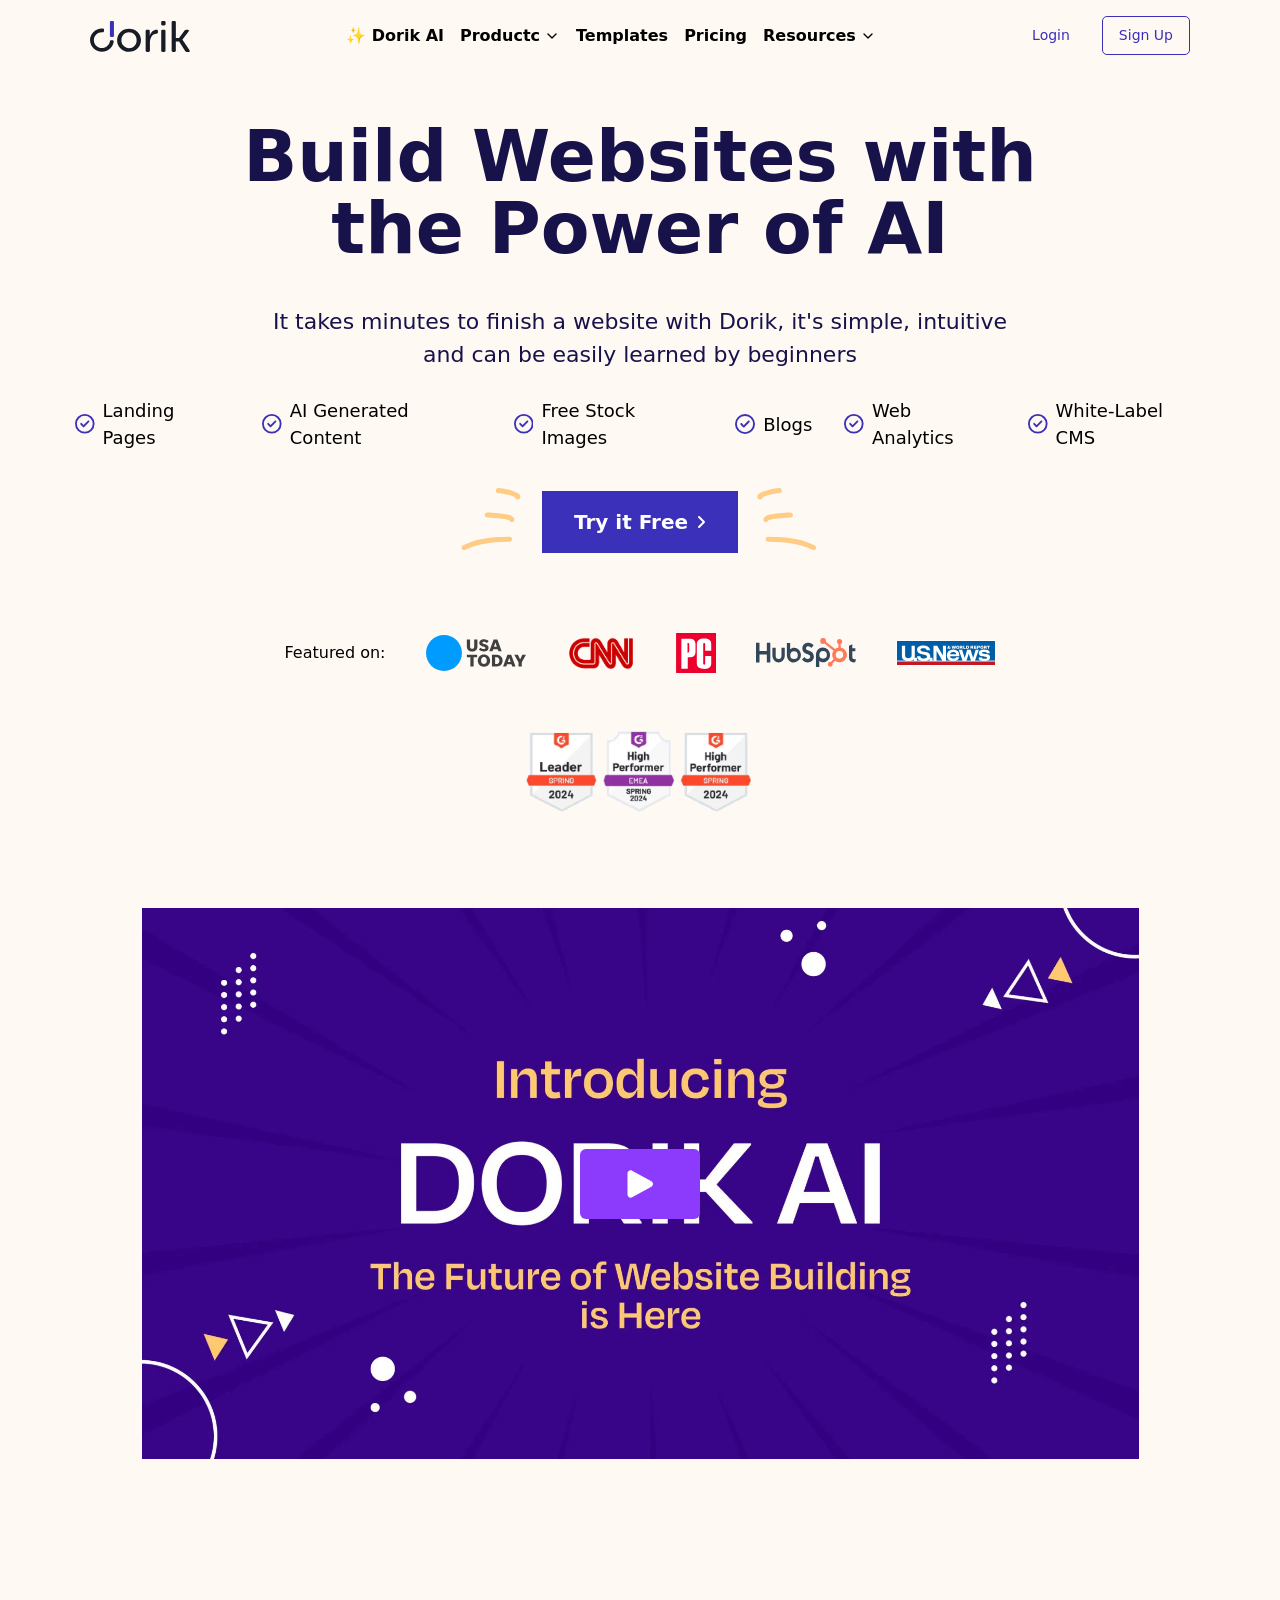
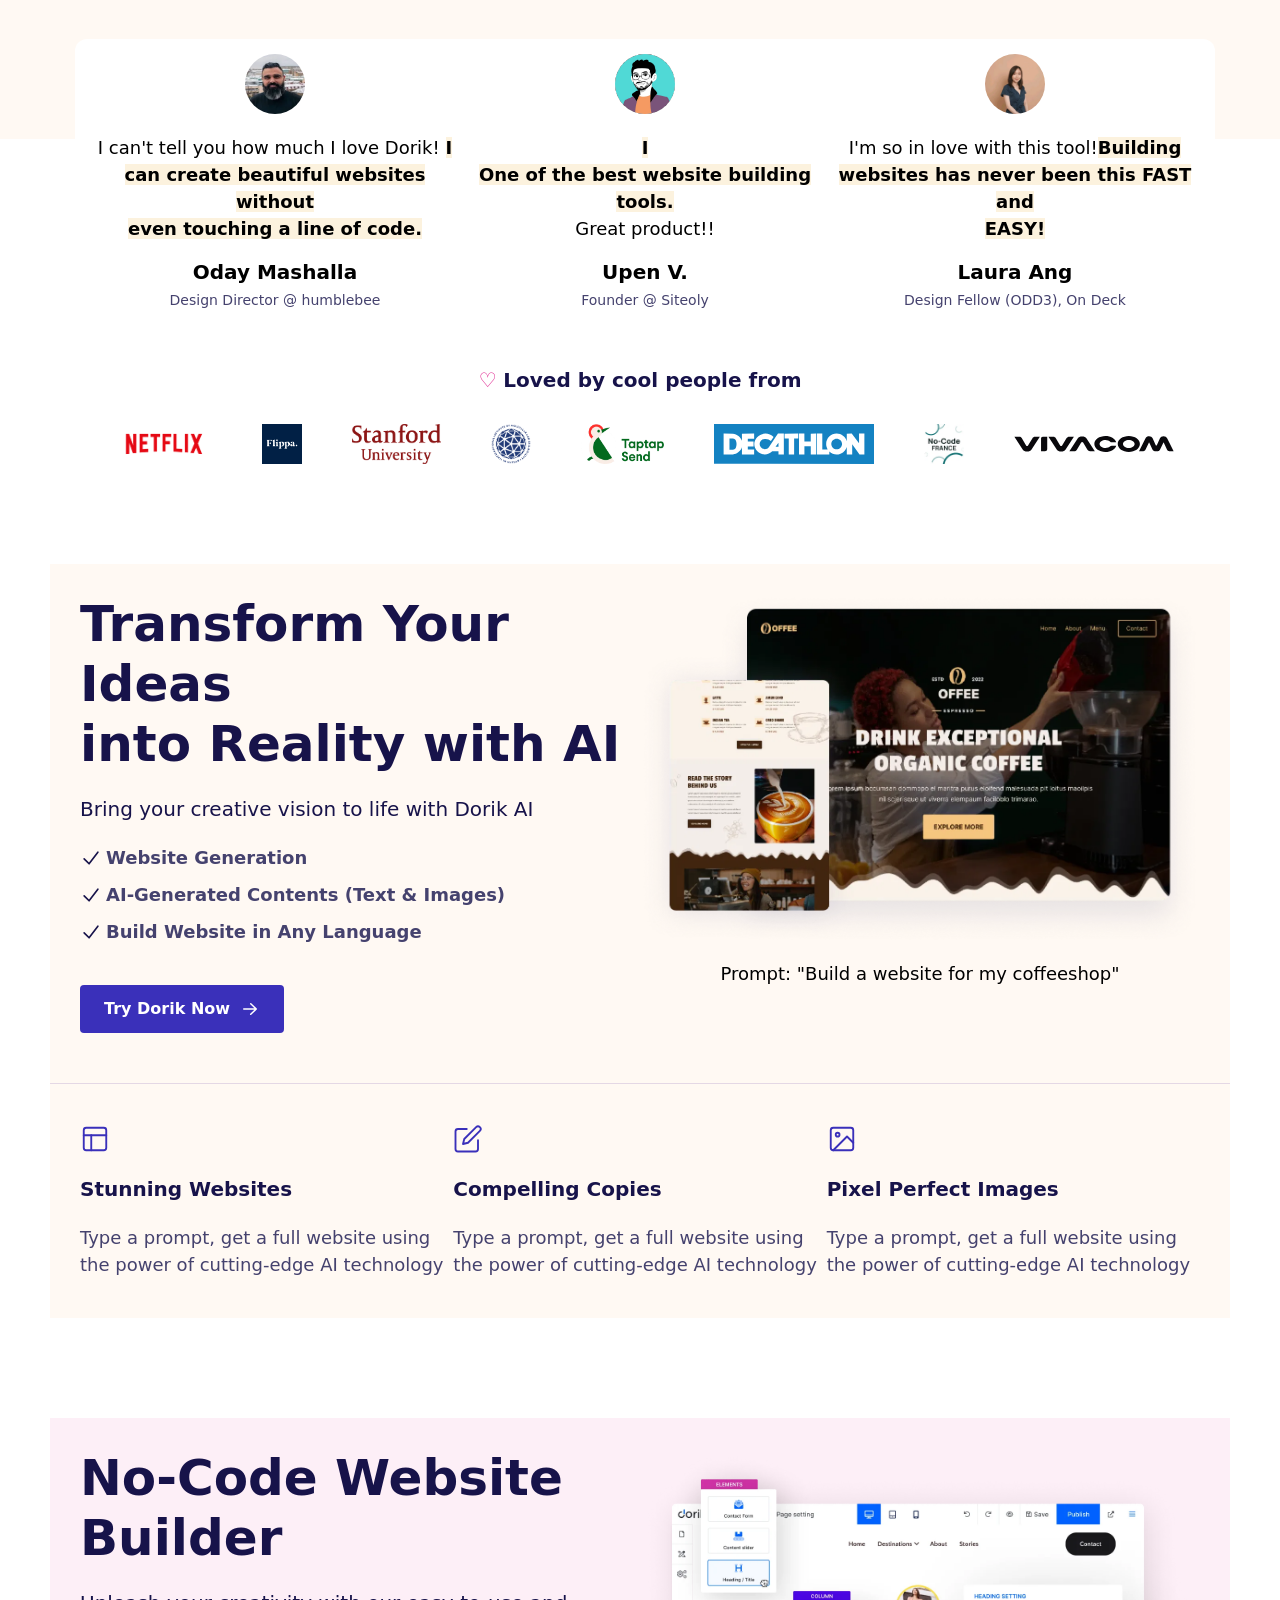
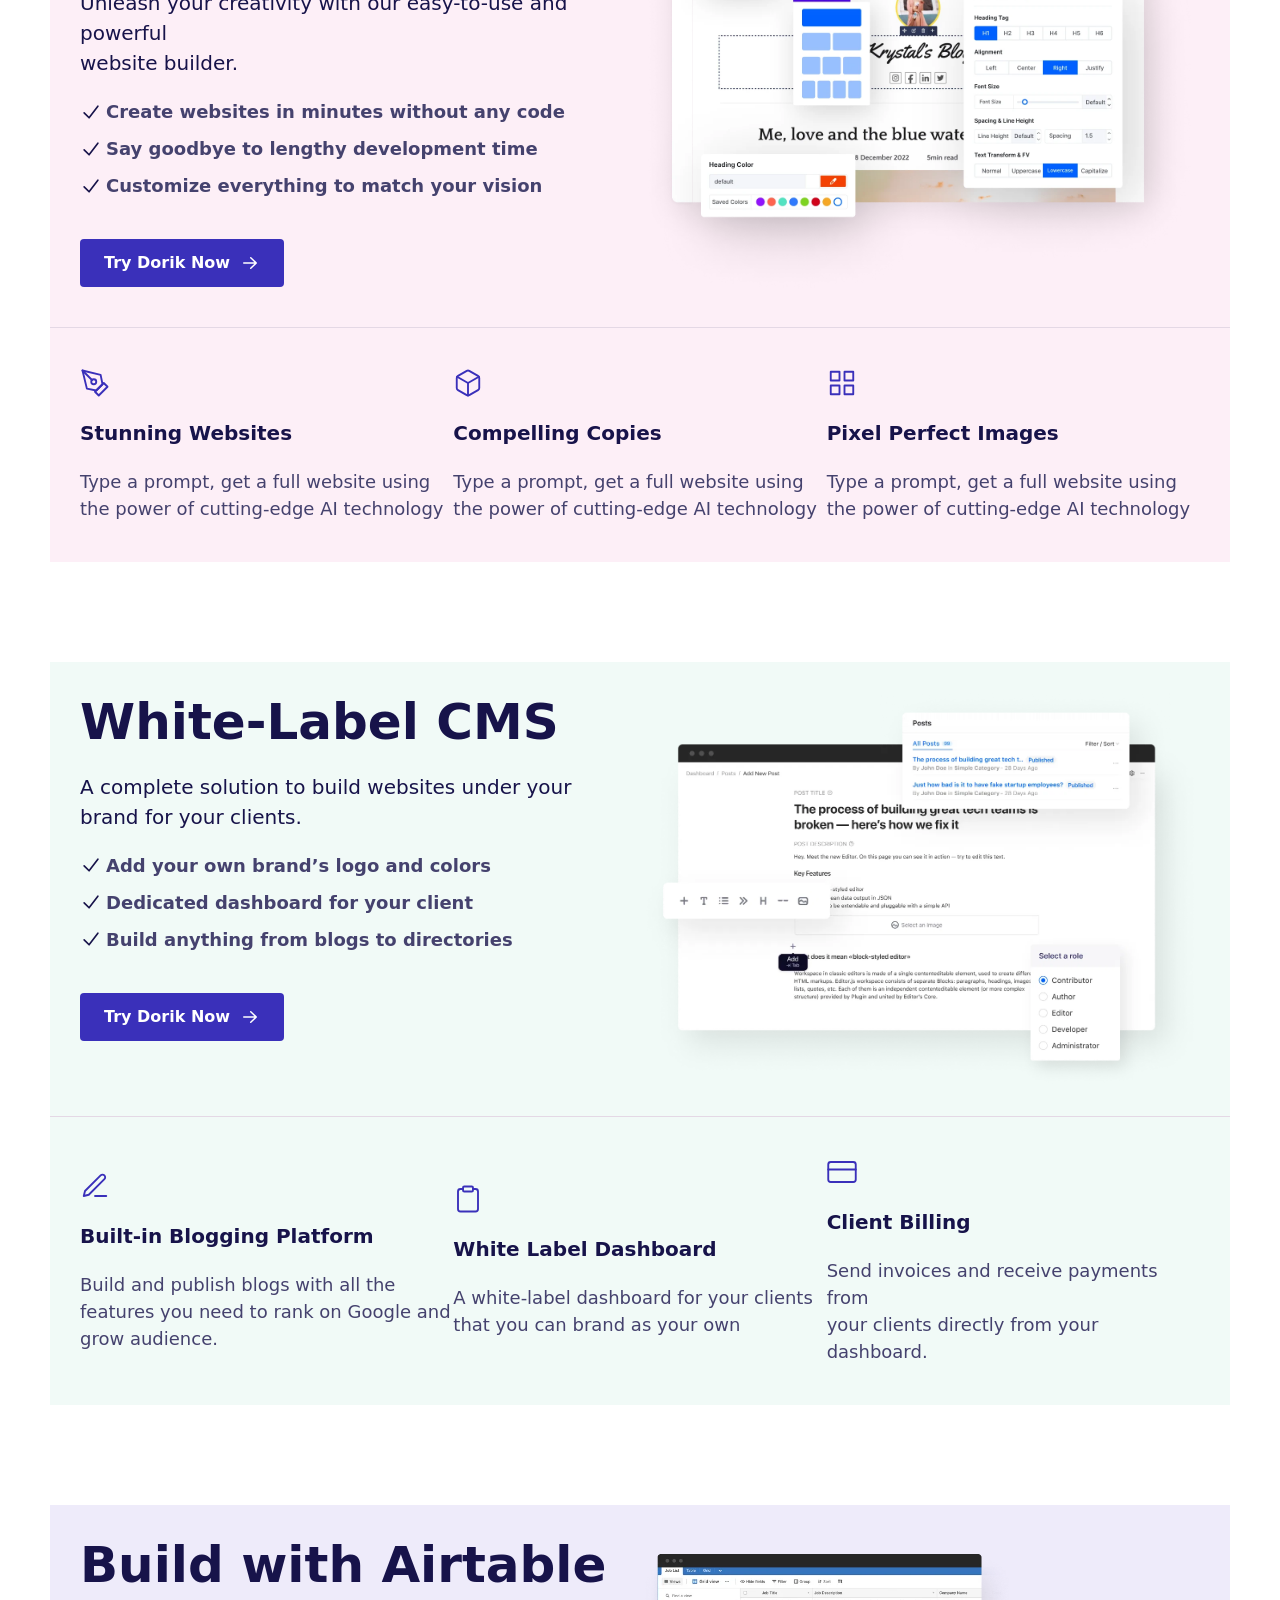
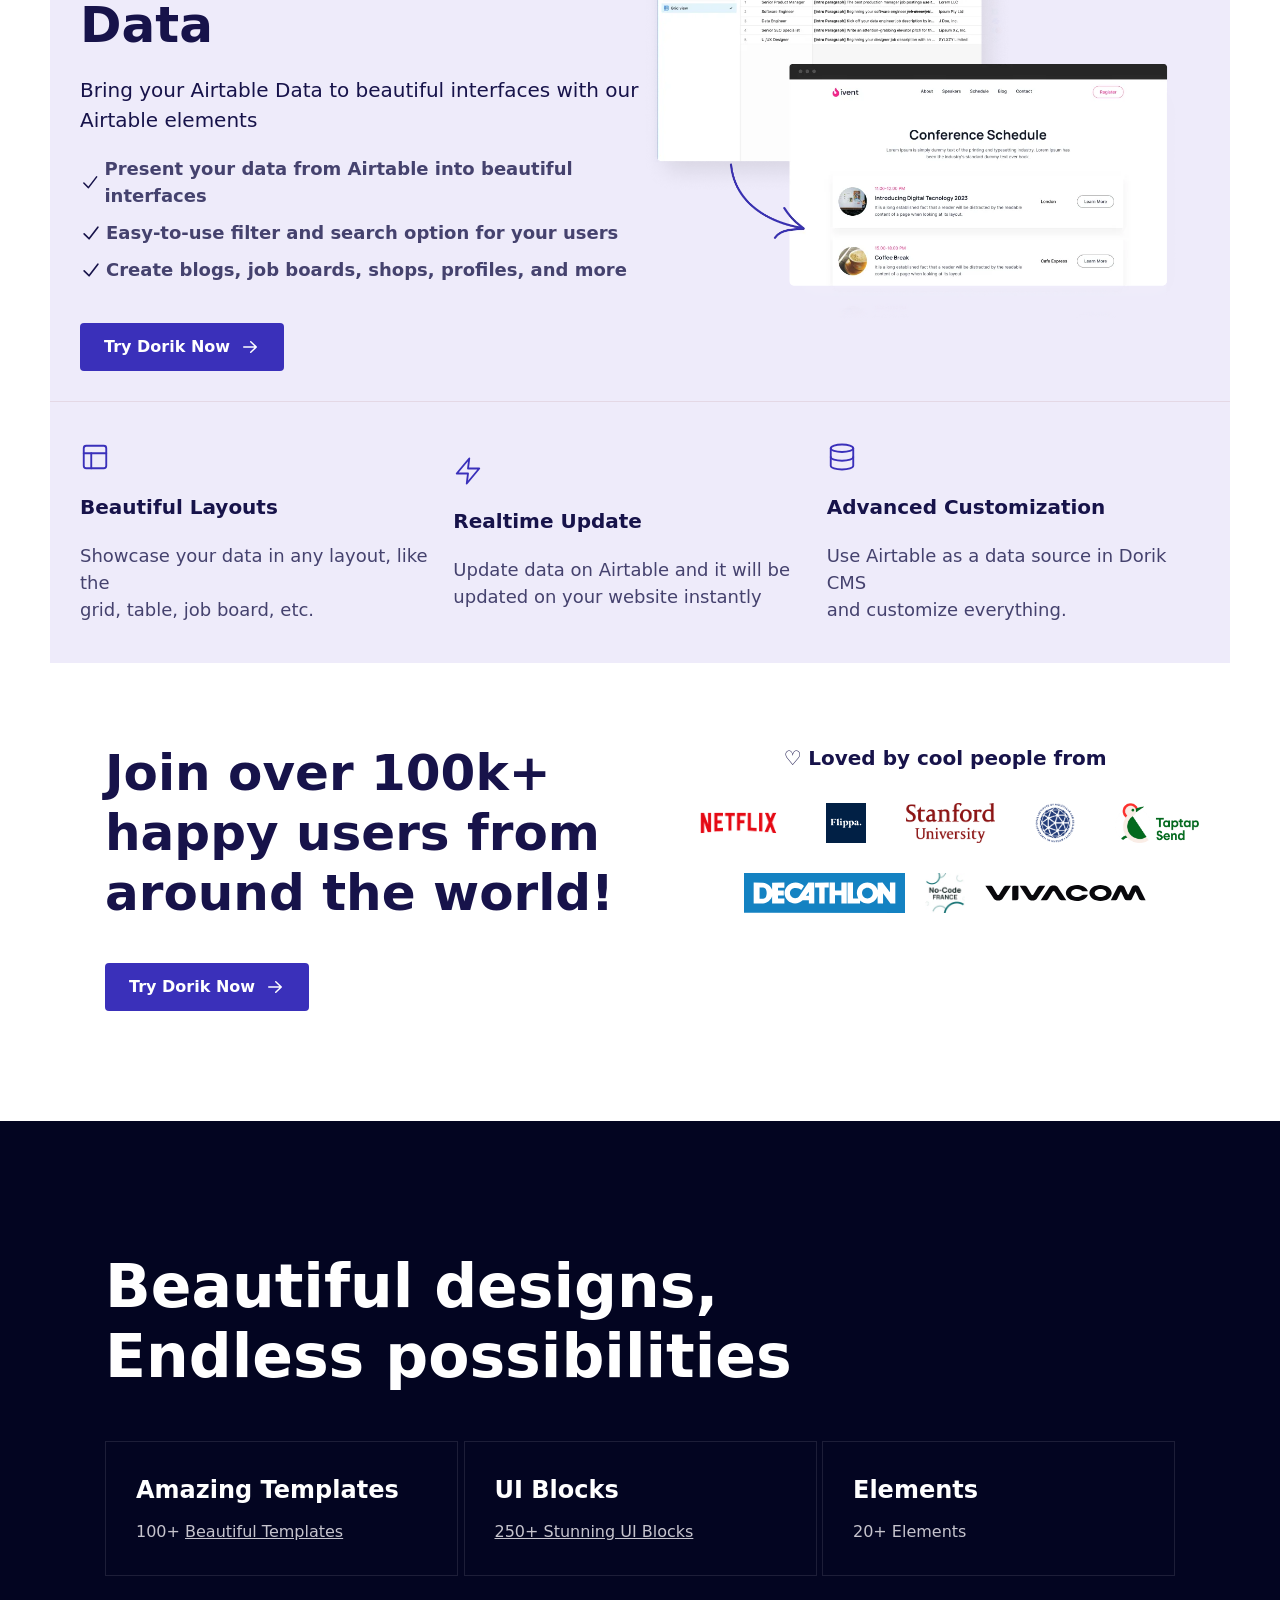
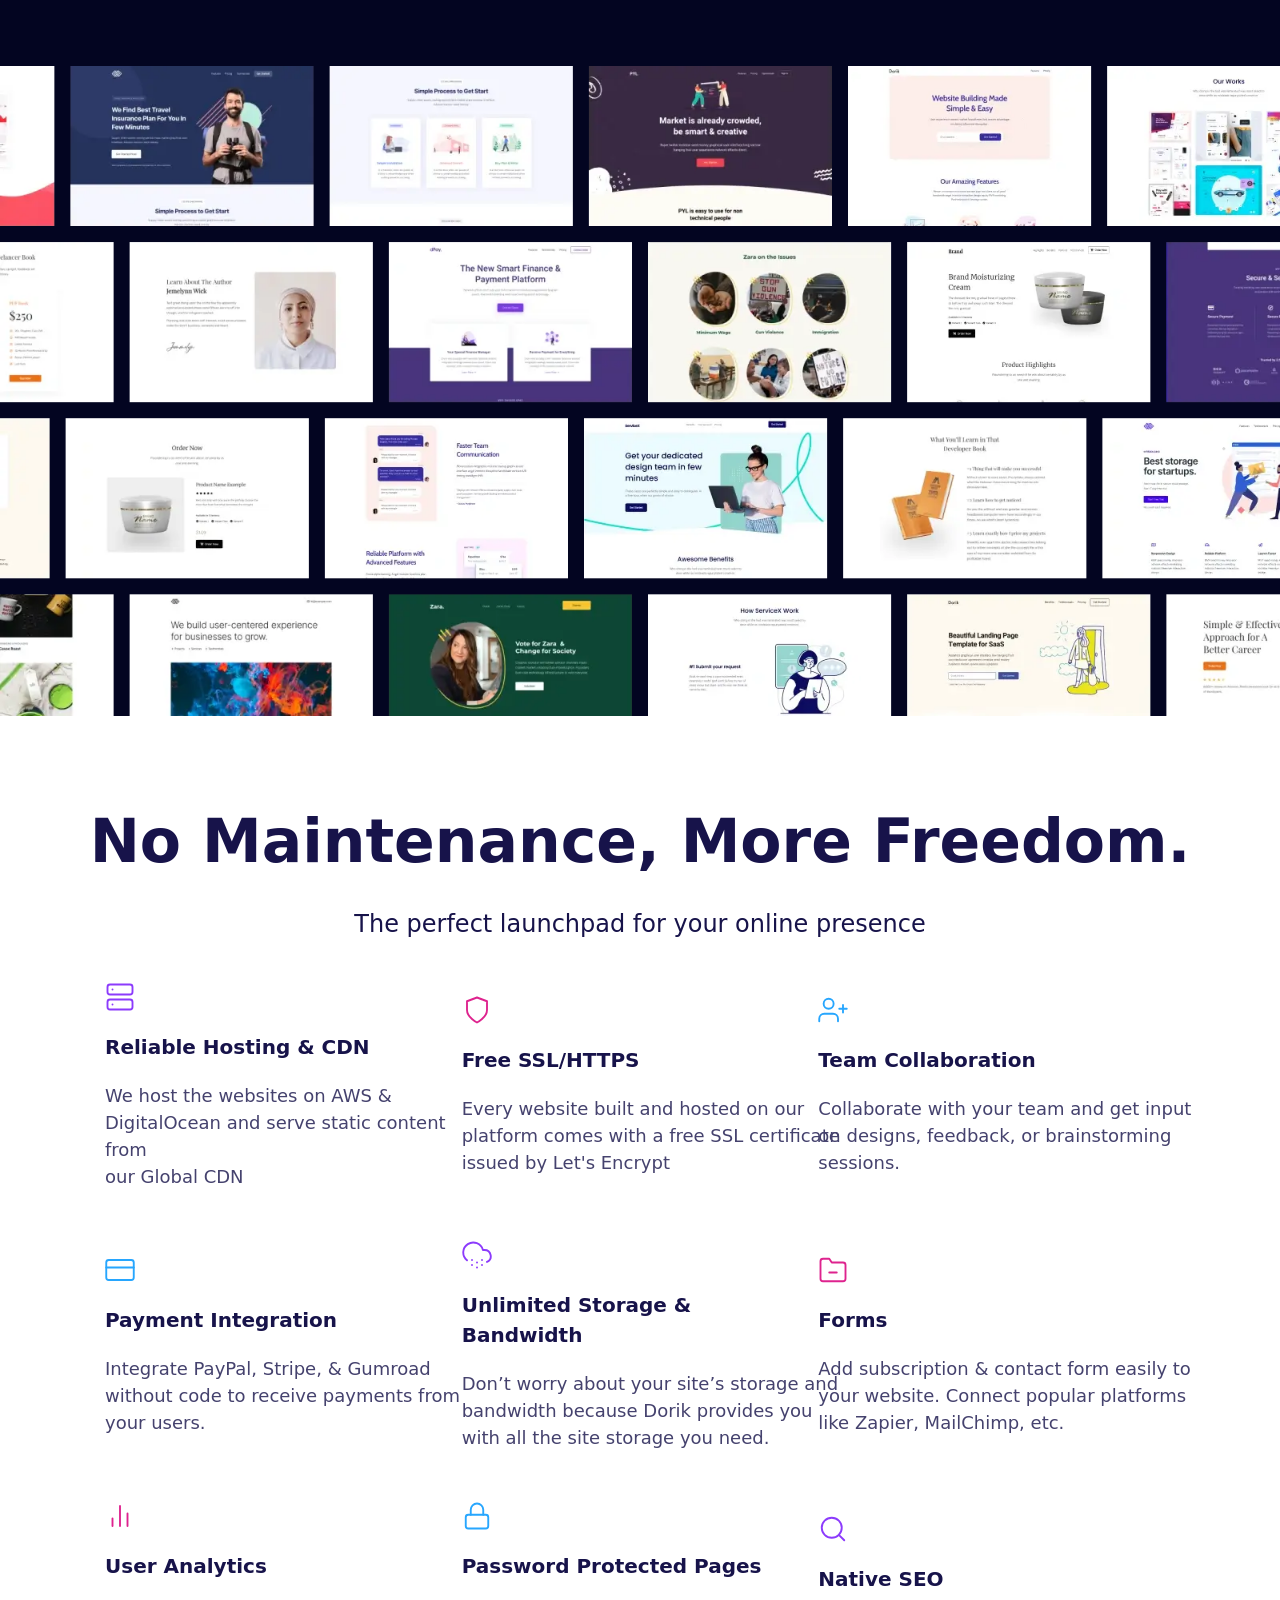
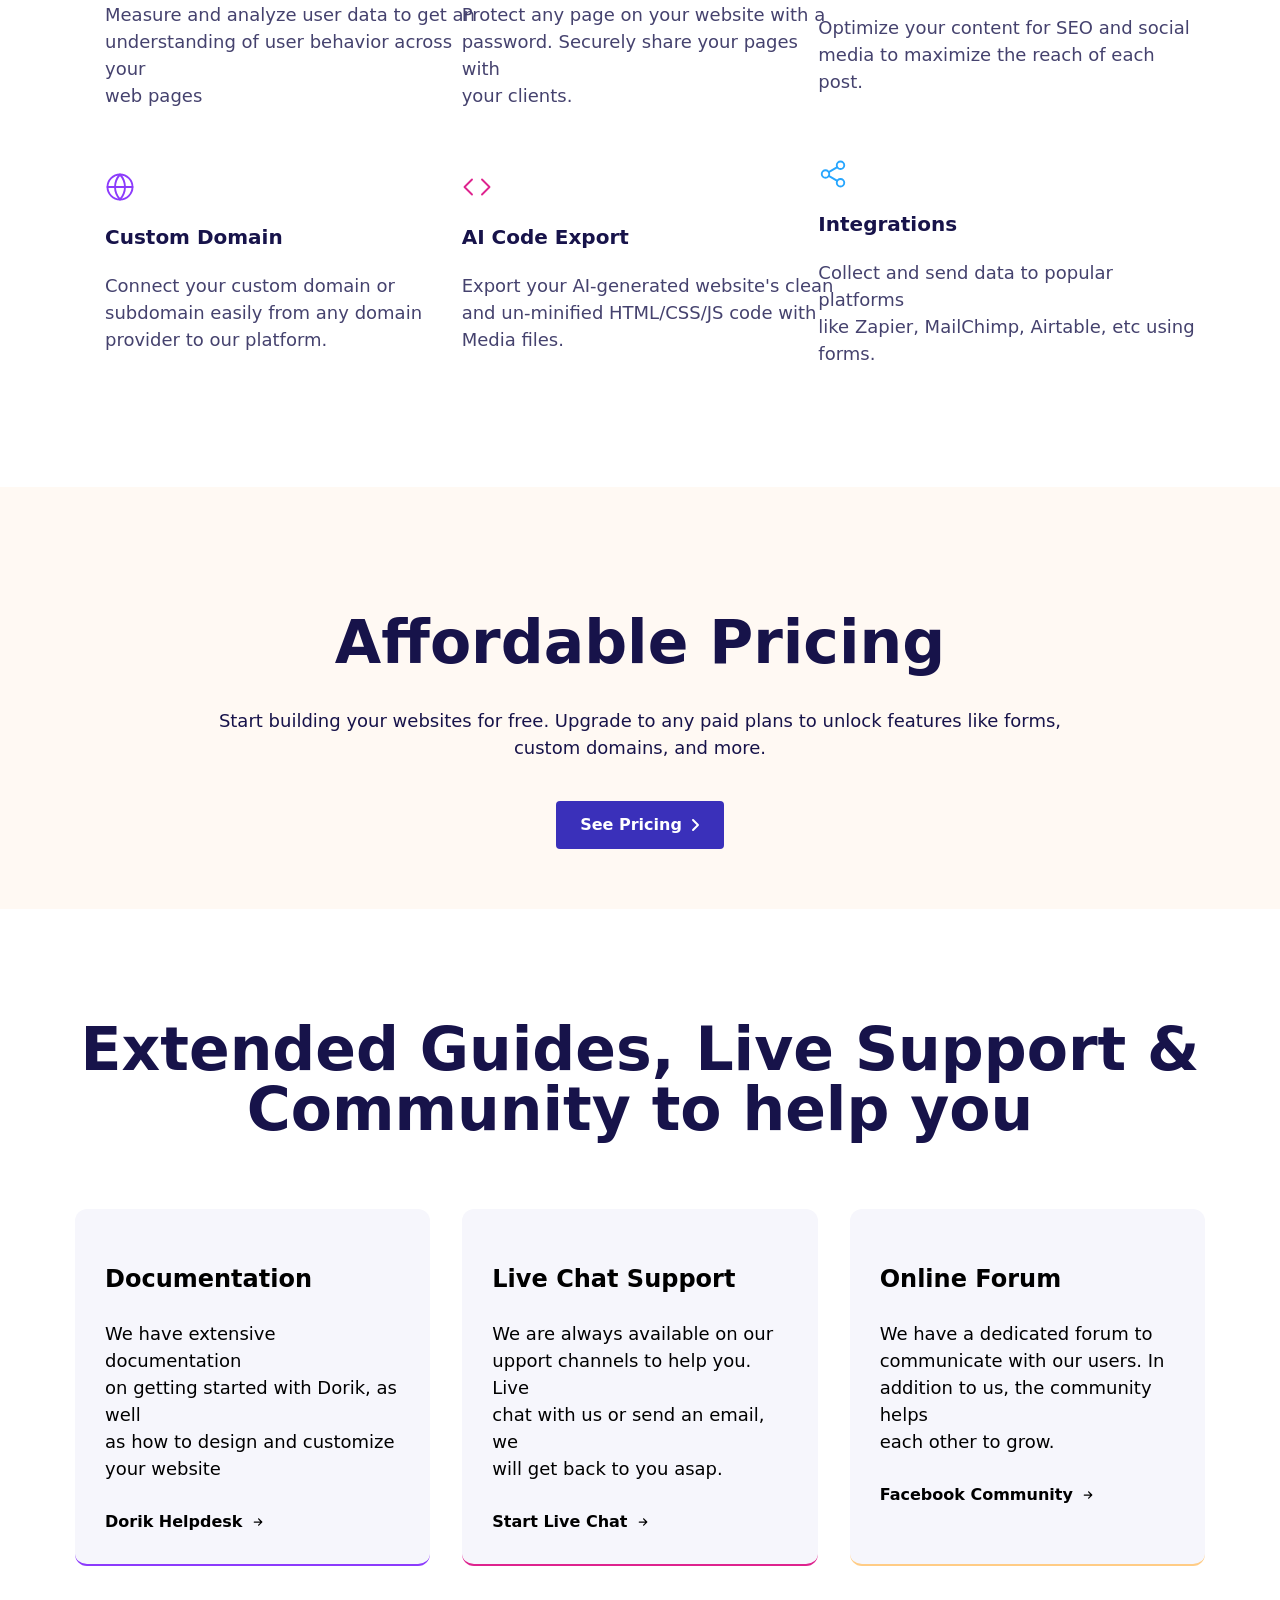
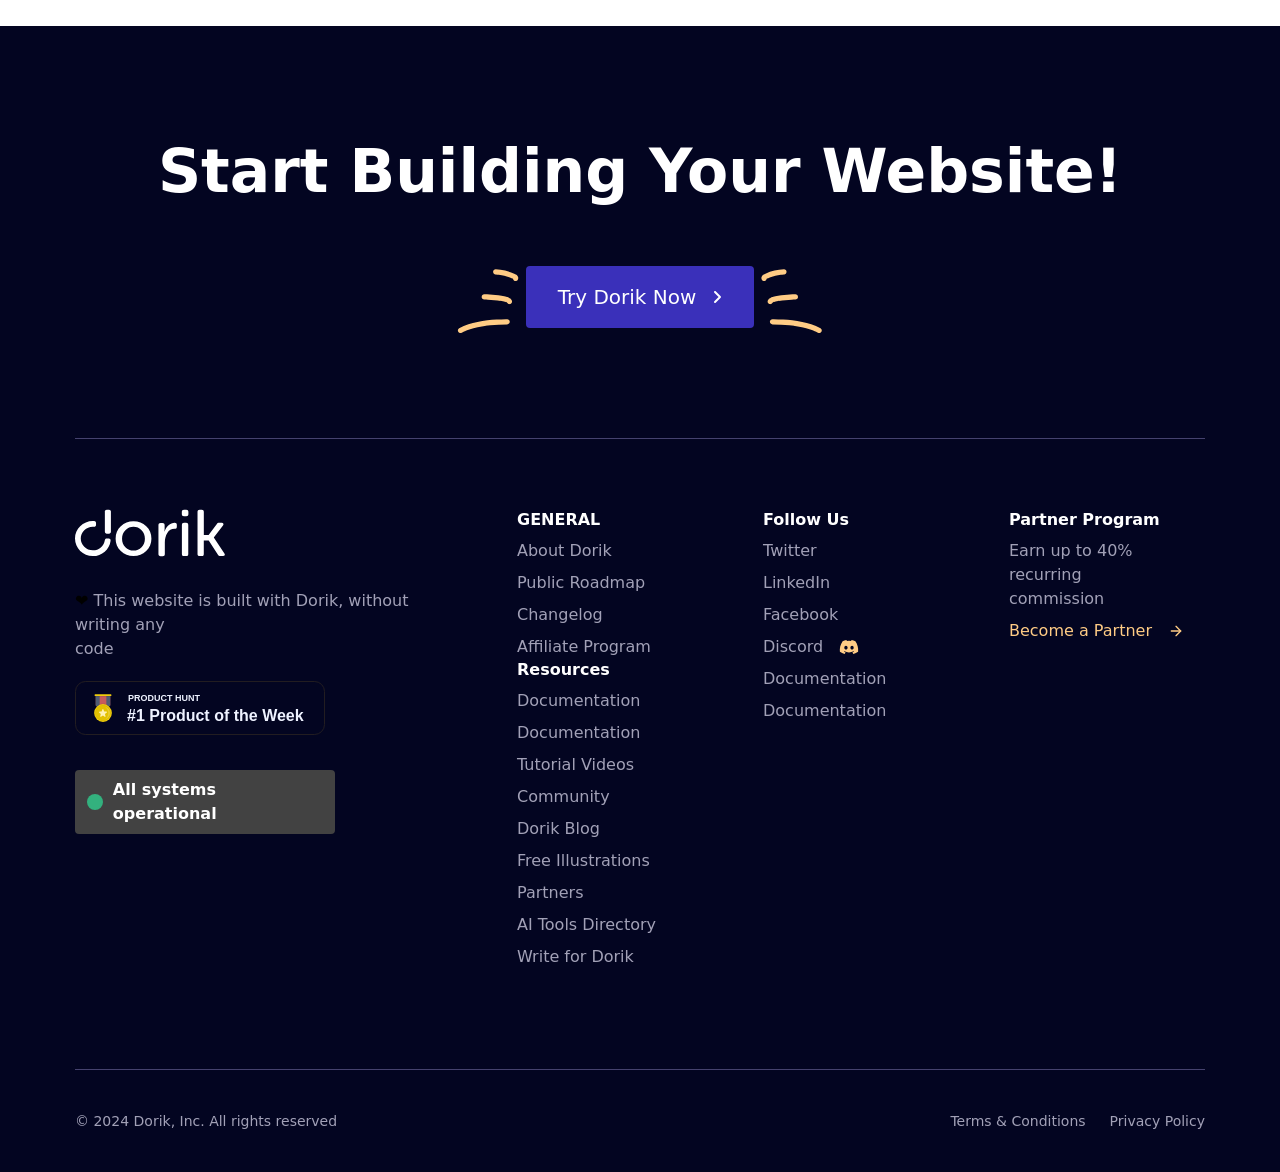
==== commit a5dab7ef: "my web" ====
--- a/index.html
+++ b/index.html
@@ -4,6 +4,9 @@
     <meta charset="UTF-8" />
     <meta name="viewport" content="width=device-width, initial-scale=1.0" />
     <link href="./output.css" rel="stylesheet" />
+    <link rel="preconnect" href="https://fonts.googleapis.com">
+   <link rel="preconnect" href="https://fonts.gstatic.com" crossorigin>
+   <link href="https://fonts.googleapis.com/css2?family=Roboto:ital,wght@0,100..900;1,100..900&display=swap" rel="stylesheet">
     <title>Document</title>
   </head>
   <body>
--- a/output.css
+++ b/output.css
@@ -0,0 +1,1047 @@
+/*! tailwindcss v4.1.3 | MIT License | https://tailwindcss.com */
+@layer properties;
+@layer theme, base, components, utilities;
+@layer theme {
+  :root, :host {
+    --font-sans: ui-sans-serif, system-ui, sans-serif, "Apple Color Emoji",
+      "Segoe UI Emoji", "Segoe UI Symbol", "Noto Color Emoji";
+    --font-mono: ui-monospace, SFMono-Regular, Menlo, Monaco, Consolas, "Liberation Mono",
+      "Courier New", monospace;
+    --color-amber-100: oklch(96.2% 0.059 95.617);
+    --color-amber-200: oklch(92.4% 0.12 95.746);
+    --color-black: #000;
+    --color-white: #fff;
+    --spacing: 0.25rem;
+    --font-weight-normal: 400;
+    --font-weight-medium: 500;
+    --font-weight-semibold: 600;
+    --font-weight-bold: 700;
+    --radius-sm: 0.25rem;
+    --radius-md: 0.375rem;
+    --radius-lg: 0.5rem;
+    --radius-xl: 0.75rem;
+    --radius-2xl: 1rem;
+    --default-font-family: var(--font-sans);
+    --default-mono-font-family: var(--font-mono);
+  }
+}
+@layer base {
+  *, ::after, ::before, ::backdrop, ::file-selector-button {
+    box-sizing: border-box;
+    margin: 0;
+    padding: 0;
+    border: 0 solid;
+  }
+  html, :host {
+    line-height: 1.5;
+    -webkit-text-size-adjust: 100%;
+    tab-size: 4;
+    font-family: var(--default-font-family, ui-sans-serif, system-ui, sans-serif, "Apple Color Emoji", "Segoe UI Emoji", "Segoe UI Symbol", "Noto Color Emoji");
+    font-feature-settings: var(--default-font-feature-settings, normal);
+    font-variation-settings: var(--default-font-variation-settings, normal);
+    -webkit-tap-highlight-color: transparent;
+  }
+  hr {
+    height: 0;
+    color: inherit;
+    border-top-width: 1px;
+  }
+  abbr:where([title]) {
+    -webkit-text-decoration: underline dotted;
+    text-decoration: underline dotted;
+  }
+  h1, h2, h3, h4, h5, h6 {
+    font-size: inherit;
+    font-weight: inherit;
+  }
+  a {
+    color: inherit;
+    -webkit-text-decoration: inherit;
+    text-decoration: inherit;
+  }
+  b, strong {
+    font-weight: bolder;
+  }
+  code, kbd, samp, pre {
+    font-family: var(--default-mono-font-family, ui-monospace, SFMono-Regular, Menlo, Monaco, Consolas, "Liberation Mono", "Courier New", monospace);
+    font-feature-settings: var(--default-mono-font-feature-settings, normal);
+    font-variation-settings: var(--default-mono-font-variation-settings, normal);
+    font-size: 1em;
+  }
+  small {
+    font-size: 80%;
+  }
+  sub, sup {
+    font-size: 75%;
+    line-height: 0;
+    position: relative;
+    vertical-align: baseline;
+  }
+  sub {
+    bottom: -0.25em;
+  }
+  sup {
+    top: -0.5em;
+  }
+  table {
+    text-indent: 0;
+    border-color: inherit;
+    border-collapse: collapse;
+  }
+  :-moz-focusring {
+    outline: auto;
+  }
+  progress {
+    vertical-align: baseline;
+  }
+  summary {
+    display: list-item;
+  }
+  ol, ul, menu {
+    list-style: none;
+  }
+  img, svg, video, canvas, audio, iframe, embed, object {
+    display: block;
+    vertical-align: middle;
+  }
+  img, video {
+    max-width: 100%;
+    height: auto;
+  }
+  button, input, select, optgroup, textarea, ::file-selector-button {
+    font: inherit;
+    font-feature-settings: inherit;
+    font-variation-settings: inherit;
+    letter-spacing: inherit;
+    color: inherit;
+    border-radius: 0;
+    background-color: transparent;
+    opacity: 1;
+  }
+  :where(select:is([multiple], [size])) optgroup {
+    font-weight: bolder;
+  }
+  :where(select:is([multiple], [size])) optgroup option {
+    padding-inline-start: 20px;
+  }
+  ::file-selector-button {
+    margin-inline-end: 4px;
+  }
+  ::placeholder {
+    opacity: 1;
+  }
+  @supports (not (-webkit-appearance: -apple-pay-button))  or (contain-intrinsic-size: 1px) {
+    ::placeholder {
+      color: currentcolor;
+      @supports (color: color-mix(in lab, red, red)) {
+        color: color-mix(in oklab, currentcolor 50%, transparent);
+      }
+    }
+  }
+  textarea {
+    resize: vertical;
+  }
+  ::-webkit-search-decoration {
+    -webkit-appearance: none;
+  }
+  ::-webkit-date-and-time-value {
+    min-height: 1lh;
+    text-align: inherit;
+  }
+  ::-webkit-datetime-edit {
+    display: inline-flex;
+  }
+  ::-webkit-datetime-edit-fields-wrapper {
+    padding: 0;
+  }
+  ::-webkit-datetime-edit, ::-webkit-datetime-edit-year-field, ::-webkit-datetime-edit-month-field, ::-webkit-datetime-edit-day-field, ::-webkit-datetime-edit-hour-field, ::-webkit-datetime-edit-minute-field, ::-webkit-datetime-edit-second-field, ::-webkit-datetime-edit-millisecond-field, ::-webkit-datetime-edit-meridiem-field {
+    padding-block: 0;
+  }
+  :-moz-ui-invalid {
+    box-shadow: none;
+  }
+  button, input:where([type="button"], [type="reset"], [type="submit"]), ::file-selector-button {
+    appearance: button;
+  }
+  ::-webkit-inner-spin-button, ::-webkit-outer-spin-button {
+    height: auto;
+  }
+  [hidden]:where(:not([hidden="until-found"])) {
+    display: none !important;
+  }
+}
+@layer utilities {
+  .visible {
+    visibility: visible;
+  }
+  .absolute {
+    position: absolute;
+  }
+  .relative {
+    position: relative;
+  }
+  .static {
+    position: static;
+  }
+  .container {
+    width: 100%;
+    @media (width >= 40rem) {
+      max-width: 40rem;
+    }
+    @media (width >= 48rem) {
+      max-width: 48rem;
+    }
+    @media (width >= 64rem) {
+      max-width: 64rem;
+    }
+    @media (width >= 80rem) {
+      max-width: 80rem;
+    }
+    @media (width >= 96rem) {
+      max-width: 96rem;
+    }
+  }
+  .mx-auto {
+    margin-inline: auto;
+  }
+  .my-\[20px\] {
+    margin-block: 20px;
+  }
+  .-mt-16 {
+    margin-top: calc(var(--spacing) * -16);
+  }
+  .-mt-\[70px\] {
+    margin-top: calc(70px * -1);
+  }
+  .-mt-\[100px\] {
+    margin-top: calc(100px * -1);
+  }
+  .mt-2 {
+    margin-top: calc(var(--spacing) * 2);
+  }
+  .mt-4 {
+    margin-top: calc(var(--spacing) * 4);
+  }
+  .mt-5 {
+    margin-top: calc(var(--spacing) * 5);
+  }
+  .mt-7 {
+    margin-top: calc(var(--spacing) * 7);
+  }
+  .mt-8 {
+    margin-top: calc(var(--spacing) * 8);
+  }
+  .mt-10 {
+    margin-top: calc(var(--spacing) * 10);
+  }
+  .mt-\[10px\] {
+    margin-top: 10px;
+  }
+  .mt-\[15px\] {
+    margin-top: 15px;
+  }
+  .mt-\[20px\] {
+    margin-top: 20px;
+  }
+  .mt-\[26px\] {
+    margin-top: 26px;
+  }
+  .mt-\[30px\] {
+    margin-top: 30px;
+  }
+  .mt-\[35px\] {
+    margin-top: 35px;
+  }
+  .mt-\[40px\] {
+    margin-top: 40px;
+  }
+  .mt-\[50px\] {
+    margin-top: 50px;
+  }
+  .mt-\[70px\] {
+    margin-top: 70px;
+  }
+  .mt-\[80px\] {
+    margin-top: 80px;
+  }
+  .mt-\[90px\] {
+    margin-top: 90px;
+  }
+  .mt-\[100px\] {
+    margin-top: 100px;
+  }
+  .mt-\[227px\] {
+    margin-top: 227px;
+  }
+  .mb-\[50px\] {
+    margin-bottom: 50px;
+  }
+  .ml-\[374px\] {
+    margin-left: 374px;
+  }
+  .flex {
+    display: flex;
+  }
+  .grid {
+    display: grid;
+  }
+  .table {
+    display: table;
+  }
+  .size-5 {
+    width: calc(var(--spacing) * 5);
+    height: calc(var(--spacing) * 5);
+  }
+  .size-30 {
+    width: calc(var(--spacing) * 30);
+    height: calc(var(--spacing) * 30);
+  }
+  .h-\[16px\] {
+    height: 16px;
+  }
+  .h-\[48px\] {
+    height: 48px;
+  }
+  .h-\[60px\] {
+    height: 60px;
+  }
+  .h-\[70px\] {
+    height: 70px;
+  }
+  .h-\[551px\] {
+    height: 551px;
+  }
+  .w-\[16px\] {
+    width: 16px;
+  }
+  .w-\[40px\] {
+    width: 40px;
+  }
+  .w-\[60px\] {
+    width: 60px;
+  }
+  .w-\[70px\] {
+    width: 70px;
+  }
+  .w-\[83\.93px\] {
+    width: 83.93px;
+  }
+  .w-\[83px\] {
+    width: 83px;
+  }
+  .w-\[89\.23px\] {
+    width: 89.23px;
+  }
+  .w-\[89px\] {
+    width: 89px;
+  }
+  .w-\[95\.23px\] {
+    width: 95.23px;
+  }
+  .w-\[95px\] {
+    width: 95px;
+  }
+  .w-\[100px\] {
+    width: 100px;
+  }
+  .w-\[150px\] {
+    width: 150px;
+  }
+  .w-\[160\.51px\] {
+    width: 160.51px;
+  }
+  .w-\[160\.73px\] {
+    width: 160.73px;
+  }
+  .w-\[160px\] {
+    width: 160px;
+  }
+  .w-\[196px\] {
+    width: 196px;
+  }
+  .w-\[250px\] {
+    width: 250px;
+  }
+  .w-\[258px\] {
+    width: 258px;
+  }
+  .w-\[260px\] {
+    width: 260px;
+  }
+  .w-\[353px\] {
+    width: 353px;
+  }
+  .w-\[379\.99px\] {
+    width: 379.99px;
+  }
+  .w-\[379px\] {
+    width: 379px;
+  }
+  .w-\[380px\] {
+    width: 380px;
+  }
+  .w-\[390px\] {
+    width: 390px;
+  }
+  .w-\[392px\] {
+    width: 392px;
+  }
+  .w-\[393px\] {
+    width: 393px;
+  }
+  .w-\[570px\] {
+    width: 570px;
+  }
+  .w-\[944px\] {
+    width: 944px;
+  }
+  .w-\[997px\] {
+    width: 997px;
+  }
+  .w-\[1100px\] {
+    width: 1100px;
+  }
+  .w-\[1130px\] {
+    width: 1130px;
+  }
+  .w-\[1140px\] {
+    width: 1140px;
+  }
+  .w-\[1180px\] {
+    width: 1180px;
+  }
+  .w-\[1200px\] {
+    width: 1200px;
+  }
+  .flex-grow {
+    flex-grow: 1;
+  }
+  .grow {
+    flex-grow: 1;
+  }
+  .border-collapse {
+    border-collapse: collapse;
+  }
+  .transform {
+    transform: var(--tw-rotate-x) var(--tw-rotate-y) var(--tw-rotate-z) var(--tw-skew-x) var(--tw-skew-y);
+  }
+  .resize {
+    resize: both;
+  }
+  .grid-cols-3 {
+    grid-template-columns: repeat(3, minmax(0, 1fr));
+  }
+  .items-center {
+    align-items: center;
+  }
+  .justify-between {
+    justify-content: space-between;
+  }
+  .justify-center {
+    justify-content: center;
+  }
+  .gap-1 {
+    gap: calc(var(--spacing) * 1);
+  }
+  .gap-2 {
+    gap: calc(var(--spacing) * 2);
+  }
+  .gap-4 {
+    gap: calc(var(--spacing) * 4);
+  }
+  .gap-6 {
+    gap: calc(var(--spacing) * 6);
+  }
+  .gap-8 {
+    gap: calc(var(--spacing) * 8);
+  }
+  .gap-\[4px\] {
+    gap: 4px;
+  }
+  .gap-\[10px\] {
+    gap: 10px;
+  }
+  .gap-\[20px\] {
+    gap: 20px;
+  }
+  .gap-\[40px\] {
+    gap: 40px;
+  }
+  .gap-\[50px\] {
+    gap: 50px;
+  }
+  .rounded-\[5px\] {
+    border-radius: 5px;
+  }
+  .rounded-full {
+    border-radius: calc(infinity * 1px);
+  }
+  .rounded-md {
+    border-radius: var(--radius-md);
+  }
+  .rounded-sm {
+    border-radius: var(--radius-sm);
+  }
+  .rounded-xl {
+    border-radius: var(--radius-xl);
+  }
+  .border {
+    border-style: var(--tw-border-style);
+    border-width: 1px;
+  }
+  .border-\[1px\] {
+    border-style: var(--tw-border-style);
+    border-width: 1px;
+  }
+  .border-b-\[1px\] {
+    border-bottom-style: var(--tw-border-style);
+    border-bottom-width: 1px;
+  }
+  .border-b-\[2px\] {
+    border-bottom-style: var(--tw-border-style);
+    border-bottom-width: 2px;
+  }
+  .border-\[\#1D1E38\] {
+    border-color: #1D1E38;
+  }
+  .border-\[\#3a30ba\] {
+    border-color: #3a30ba;
+  }
+  .border-\[\#8C3BFC\] {
+    border-color: #8C3BFC;
+  }
+  .border-\[\#45426E\] {
+    border-color: #45426E;
+  }
+  .border-\[\#DE238E\] {
+    border-color: #DE238E;
+  }
+  .border-\[\#FFCC85\] {
+    border-color: #FFCC85;
+  }
+  .border-\[\#e4d8e5\] {
+    border-color: #e4d8e5;
+  }
+  .bg-\[\#3A30BA\] {
+    background-color: #3A30BA;
+  }
+  .bg-\[\#3a30ba\] {
+    background-color: #3a30ba;
+  }
+  .bg-\[\#8c3bfc\] {
+    background-color: #8c3bfc;
+  }
+  .bg-\[\#33b17e\] {
+    background-color: #33b17e;
+  }
+  .bg-\[\#030521\] {
+    background-color: #030521;
+  }
+  .bg-\[\#424242\] {
+    background-color: #424242;
+  }
+  .bg-\[\#EEEBFA\] {
+    background-color: #EEEBFA;
+  }
+  .bg-\[\#F1FAF7\] {
+    background-color: #F1FAF7;
+  }
+  .bg-\[\#F6F6FC\] {
+    background-color: #F6F6FC;
+  }
+  .bg-\[\#FDEFF7\] {
+    background-color: #FDEFF7;
+  }
+  .bg-\[\#FFF9F3\] {
+    background-color: #FFF9F3;
+  }
+  .bg-\[\#f8fbfb\] {
+    background-color: #f8fbfb;
+  }
+  .bg-\[\#fcf2de\] {
+    background-color: #fcf2de;
+  }
+  .bg-\[\#fff9f3\] {
+    background-color: #fff9f3;
+  }
+  .bg-amber-100 {
+    background-color: var(--color-amber-100);
+  }
+  .bg-amber-200 {
+    background-color: var(--color-amber-200);
+  }
+  .bg-white {
+    background-color: var(--color-white);
+  }
+  .bg-\[url\(\'\.\/img\/bb\.png\'\)\] {
+    background-image: url('./img/bb.png');
+  }
+  .bg-cover {
+    background-size: cover;
+  }
+  .bg-no-repeat {
+    background-repeat: no-repeat;
+  }
+  .p-10 {
+    padding: calc(var(--spacing) * 10);
+  }
+  .p-\[30px\] {
+    padding: 30px;
+  }
+  .px-4 {
+    padding-inline: calc(var(--spacing) * 4);
+  }
+  .px-\[12px\] {
+    padding-inline: 12px;
+  }
+  .px-\[15px\] {
+    padding-inline: 15px;
+  }
+  .px-\[24px\] {
+    padding-inline: 24px;
+  }
+  .px-\[30px\] {
+    padding-inline: 30px;
+  }
+  .px-\[32px\] {
+    padding-inline: 32px;
+  }
+  .px-\[40px\] {
+    padding-inline: 40px;
+  }
+  .py-2 {
+    padding-block: calc(var(--spacing) * 2);
+  }
+  .py-4 {
+    padding-block: calc(var(--spacing) * 4);
+  }
+  .py-8 {
+    padding-block: calc(var(--spacing) * 8);
+  }
+  .py-10 {
+    padding-block: calc(var(--spacing) * 10);
+  }
+  .py-\[8px\] {
+    padding-block: 8px;
+  }
+  .py-\[12px\] {
+    padding-block: 12px;
+  }
+  .py-\[16px\] {
+    padding-block: 16px;
+  }
+  .pt-\[15px\] {
+    padding-top: 15px;
+  }
+  .pt-\[30px\] {
+    padding-top: 30px;
+  }
+  .pt-\[50px\] {
+    padding-top: 50px;
+  }
+  .pt-\[70px\] {
+    padding-top: 70px;
+  }
+  .pt-\[100px\] {
+    padding-top: 100px;
+  }
+  .pt-\[110px\] {
+    padding-top: 110px;
+  }
+  .pt-\[130px\] {
+    padding-top: 130px;
+  }
+  .pb-\[30px\] {
+    padding-bottom: 30px;
+  }
+  .pb-\[40px\] {
+    padding-bottom: 40px;
+  }
+  .pb-\[50px\] {
+    padding-bottom: 50px;
+  }
+  .pb-\[60px\] {
+    padding-bottom: 60px;
+  }
+  .pb-\[70px\] {
+    padding-bottom: 70px;
+  }
+  .pb-\[100px\] {
+    padding-bottom: 100px;
+  }
+  .pb-\[280px\] {
+    padding-bottom: 280px;
+  }
+  .pb-\[300px\] {
+    padding-bottom: 300px;
+  }
+  .text-center {
+    text-align: center;
+  }
+  .text-\[14px\] {
+    font-size: 14px;
+  }
+  .text-\[16px\] {
+    font-size: 16px;
+  }
+  .text-\[18px\] {
+    font-size: 18px;
+  }
+  .text-\[20px\] {
+    font-size: 20px;
+  }
+  .text-\[22px\] {
+    font-size: 22px;
+  }
+  .text-\[24px\] {
+    font-size: 24px;
+  }
+  .text-\[50px\] {
+    font-size: 50px;
+  }
+  .text-\[60px\] {
+    font-size: 60px;
+  }
+  .text-\[71px\] {
+    font-size: 71px;
+  }
+  .leading-18 {
+    --tw-leading: calc(var(--spacing) * 18);
+    line-height: calc(var(--spacing) * 18);
+  }
+  .leading-\[1\.1px\] {
+    --tw-leading: 1.1px;
+    line-height: 1.1px;
+  }
+  .leading-\[1\.5px\] {
+    --tw-leading: 1.5px;
+    line-height: 1.5px;
+  }
+  .leading-\[22px\] {
+    --tw-leading: 22px;
+    line-height: 22px;
+  }
+  .leading-\[24px\] {
+    --tw-leading: 24px;
+    line-height: 24px;
+  }
+  .leading-\[27px\] {
+    --tw-leading: 27px;
+    line-height: 27px;
+  }
+  .leading-\[28px\] {
+    --tw-leading: 28px;
+    line-height: 28px;
+  }
+  .leading-\[30px\] {
+    --tw-leading: 30px;
+    line-height: 30px;
+  }
+  .leading-\[60px\] {
+    --tw-leading: 60px;
+    line-height: 60px;
+  }
+  .leading-\[70px\] {
+    --tw-leading: 70px;
+    line-height: 70px;
+  }
+  .font-bold {
+    --tw-font-weight: var(--font-weight-bold);
+    font-weight: var(--font-weight-bold);
+  }
+  .font-medium {
+    --tw-font-weight: var(--font-weight-medium);
+    font-weight: var(--font-weight-medium);
+  }
+  .font-normal {
+    --tw-font-weight: var(--font-weight-normal);
+    font-weight: var(--font-weight-normal);
+  }
+  .font-semibold {
+    --tw-font-weight: var(--font-weight-semibold);
+    font-weight: var(--font-weight-semibold);
+  }
+  .text-\[\#3A30BA\] {
+    color: #3A30BA;
+  }
+  .text-\[\#3a30ba\] {
+    color: #3a30ba;
+  }
+  .text-\[\#8C3BFC\] {
+    color: #8C3BFC;
+  }
+  .text-\[\#27A6FE\] {
+    color: #27A6FE;
+  }
+  .text-\[\#17134A\] {
+    color: #17134A;
+  }
+  .text-\[\#17134a\] {
+    color: #17134a;
+  }
+  .text-\[\#45426E\] {
+    color: #45426E;
+  }
+  .text-\[\#45426e\] {
+    color: #45426e;
+  }
+  .text-\[\#393939\] {
+    color: #393939;
+  }
+  .text-\[\#A2A1B7\] {
+    color: #A2A1B7;
+  }
+  .text-\[\#C6C4CD\] {
+    color: #C6C4CD;
+  }
+  .text-\[\#DE238E\] {
+    color: #DE238E;
+  }
+  .text-\[\#FFCC85\] {
+    color: #FFCC85;
+  }
+  .text-\[\#a2a1b7\] {
+    color: #a2a1b7;
+  }
+  .text-\[\#ffcc85\] {
+    color: #ffcc85;
+  }
+  .text-\[18\] {
+    color: 18;
+  }
+  .text-black {
+    color: var(--color-black);
+  }
+  .text-white {
+    color: var(--color-white);
+  }
+  .underline {
+    text-decoration-line: underline;
+  }
+  .outline {
+    outline-style: var(--tw-outline-style);
+    outline-width: 1px;
+  }
+  .blur {
+    --tw-blur: blur(8px);
+    filter: var(--tw-blur,) var(--tw-brightness,) var(--tw-contrast,) var(--tw-grayscale,) var(--tw-hue-rotate,) var(--tw-invert,) var(--tw-saturate,) var(--tw-sepia,) var(--tw-drop-shadow,);
+  }
+  .filter {
+    filter: var(--tw-blur,) var(--tw-brightness,) var(--tw-contrast,) var(--tw-grayscale,) var(--tw-hue-rotate,) var(--tw-invert,) var(--tw-saturate,) var(--tw-sepia,) var(--tw-drop-shadow,);
+  }
+  .backdrop-filter {
+    -webkit-backdrop-filter: var(--tw-backdrop-blur,) var(--tw-backdrop-brightness,) var(--tw-backdrop-contrast,) var(--tw-backdrop-grayscale,) var(--tw-backdrop-hue-rotate,) var(--tw-backdrop-invert,) var(--tw-backdrop-opacity,) var(--tw-backdrop-saturate,) var(--tw-backdrop-sepia,);
+    backdrop-filter: var(--tw-backdrop-blur,) var(--tw-backdrop-brightness,) var(--tw-backdrop-contrast,) var(--tw-backdrop-grayscale,) var(--tw-backdrop-hue-rotate,) var(--tw-backdrop-invert,) var(--tw-backdrop-opacity,) var(--tw-backdrop-saturate,) var(--tw-backdrop-sepia,);
+  }
+  .hover\:bg-\[\#1A187D\] {
+    &:hover {
+      @media (hover: hover) {
+        background-color: #1A187D;
+      }
+    }
+  }
+  .hover\:bg-\[\#27a6fe\] {
+    &:hover {
+      @media (hover: hover) {
+        background-color: #27a6fe;
+      }
+    }
+  }
+  .hover\:bg-\[\#12126E\] {
+    &:hover {
+      @media (hover: hover) {
+        background-color: #12126E;
+      }
+    }
+  }
+  .hover\:bg-\[\#161576\] {
+    &:hover {
+      @media (hover: hover) {
+        background-color: #161576;
+      }
+    }
+  }
+  .hover\:text-\[\#3A30BA\] {
+    &:hover {
+      @media (hover: hover) {
+        color: #3A30BA;
+      }
+    }
+  }
+  .hover\:text-white {
+    &:hover {
+      @media (hover: hover) {
+        color: var(--color-white);
+      }
+    }
+  }
+}
+@property --tw-rotate-x {
+  syntax: "*";
+  inherits: false;
+  initial-value: rotateX(0);
+}
+@property --tw-rotate-y {
+  syntax: "*";
+  inherits: false;
+  initial-value: rotateY(0);
+}
+@property --tw-rotate-z {
+  syntax: "*";
+  inherits: false;
+  initial-value: rotateZ(0);
+}
+@property --tw-skew-x {
+  syntax: "*";
+  inherits: false;
+  initial-value: skewX(0);
+}
+@property --tw-skew-y {
+  syntax: "*";
+  inherits: false;
+  initial-value: skewY(0);
+}
+@property --tw-border-style {
+  syntax: "*";
+  inherits: false;
+  initial-value: solid;
+}
+@property --tw-leading {
+  syntax: "*";
+  inherits: false;
+}
+@property --tw-font-weight {
+  syntax: "*";
+  inherits: false;
+}
+@property --tw-outline-style {
+  syntax: "*";
+  inherits: false;
+  initial-value: solid;
+}
+@property --tw-blur {
+  syntax: "*";
+  inherits: false;
+}
+@property --tw-brightness {
+  syntax: "*";
+  inherits: false;
+}
+@property --tw-contrast {
+  syntax: "*";
+  inherits: false;
+}
+@property --tw-grayscale {
+  syntax: "*";
+  inherits: false;
+}
+@property --tw-hue-rotate {
+  syntax: "*";
+  inherits: false;
+}
+@property --tw-invert {
+  syntax: "*";
+  inherits: false;
+}
+@property --tw-opacity {
+  syntax: "*";
+  inherits: false;
+}
+@property --tw-saturate {
+  syntax: "*";
+  inherits: false;
+}
+@property --tw-sepia {
+  syntax: "*";
+  inherits: false;
+}
+@property --tw-drop-shadow {
+  syntax: "*";
+  inherits: false;
+}
+@property --tw-drop-shadow-color {
+  syntax: "*";
+  inherits: false;
+}
+@property --tw-drop-shadow-alpha {
+  syntax: "<percentage>";
+  inherits: false;
+  initial-value: 100%;
+}
+@property --tw-drop-shadow-size {
+  syntax: "*";
+  inherits: false;
+}
+@property --tw-backdrop-blur {
+  syntax: "*";
+  inherits: false;
+}
+@property --tw-backdrop-brightness {
+  syntax: "*";
+  inherits: false;
+}
+@property --tw-backdrop-contrast {
+  syntax: "*";
+  inherits: false;
+}
+@property --tw-backdrop-grayscale {
+  syntax: "*";
+  inherits: false;
+}
+@property --tw-backdrop-hue-rotate {
+  syntax: "*";
+  inherits: false;
+}
+@property --tw-backdrop-invert {
+  syntax: "*";
+  inherits: false;
+}
+@property --tw-backdrop-opacity {
+  syntax: "*";
+  inherits: false;
+}
+@property --tw-backdrop-saturate {
+  syntax: "*";
+  inherits: false;
+}
+@property --tw-backdrop-sepia {
+  syntax: "*";
+  inherits: false;
+}
+@layer properties {
+  @supports ((-webkit-hyphens: none) and (not (margin-trim: inline))) or ((-moz-orient: inline) and (not (color:rgb(from red r g b)))) {
+    *, ::before, ::after, ::backdrop {
+      --tw-rotate-x: rotateX(0);
+      --tw-rotate-y: rotateY(0);
+      --tw-rotate-z: rotateZ(0);
+      --tw-skew-x: skewX(0);
+      --tw-skew-y: skewY(0);
+      --tw-border-style: solid;
+      --tw-leading: initial;
+      --tw-font-weight: initial;
+      --tw-outline-style: solid;
+      --tw-blur: initial;
+      --tw-brightness: initial;
+      --tw-contrast: initial;
+      --tw-grayscale: initial;
+      --tw-hue-rotate: initial;
+      --tw-invert: initial;
+      --tw-opacity: initial;
+      --tw-saturate: initial;
+      --tw-sepia: initial;
+      --tw-drop-shadow: initial;
+      --tw-drop-shadow-color: initial;
+      --tw-drop-shadow-alpha: 100%;
+      --tw-drop-shadow-size: initial;
+      --tw-backdrop-blur: initial;
+      --tw-backdrop-brightness: initial;
+      --tw-backdrop-contrast: initial;
+      --tw-backdrop-grayscale: initial;
+      --tw-backdrop-hue-rotate: initial;
+      --tw-backdrop-invert: initial;
+      --tw-backdrop-opacity: initial;
+      --tw-backdrop-saturate: initial;
+      --tw-backdrop-sepia: initial;
+    }
+  }
+}
